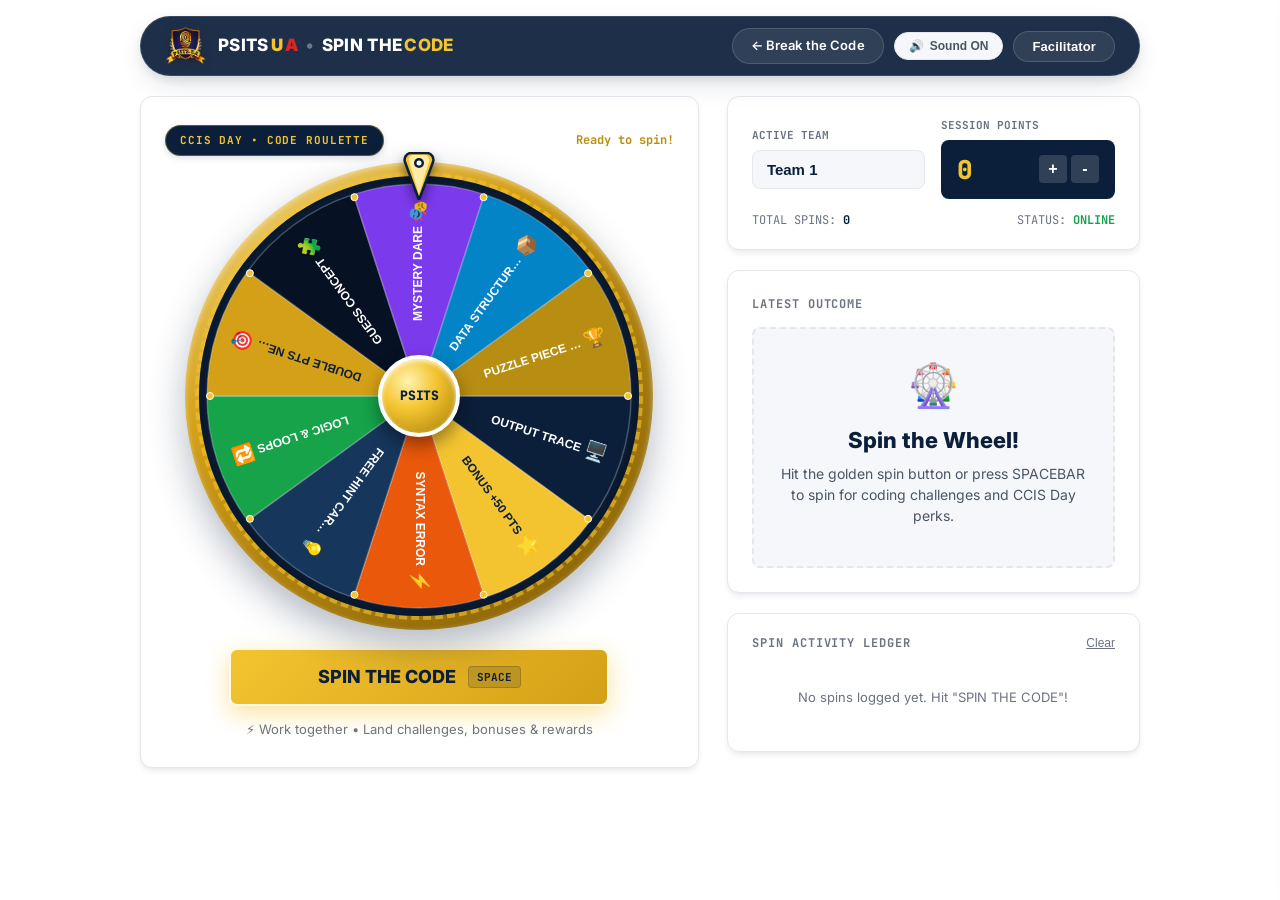
==== spin-the-code.html @ ad6875c5 "first commit" ====
<!DOCTYPE html>
<html lang="en">

<head>
  <meta charset="UTF-8">
  <meta name="viewport" content="width=device-width, initial-scale=1.0">
  <title>Spin the Code — PSITS UA</title>
  <meta name="description" content="Interactive Roulette Wheel Challenge & Prize Station for PSITS UA CCIS Day.">

  <!-- Clean Typography -->
  <link rel="preconnect" href="https://fonts.googleapis.com">
  <link rel="preconnect" href="https://fonts.gstatic.com" crossorigin>
  <link href="https://fonts.googleapis.com/css2?family=Inter:wght@400;500;600;700;800;900&family=JetBrains+Mono:wght@500;600;700;800&display=swap" rel="stylesheet">

  <!-- Core & Shared Styles -->
  <link rel="stylesheet" href="css/style.css">
  <!-- Roulette Arena Specific Styles -->
  <link rel="stylesheet" href="css/roulette.css">
</head>

<body>
  <div class="kiosk-app">
    <!-- Top System Header Bar -->
    <header class="system-header">
      <div class="brand-wrapper">
        <img src="assets/psits-logo.png" alt="PSITS Logo" class="brand-logo-img" />
        <div class="brand-title">
          PSITS <span class="logo-u">U</span><span class="logo-a">A</span> <span class="brand-divider">&bull;</span> SPIN THE <span class="gold-accent">CODE</span>
        </div>
      </div>

      <div class="system-status">
        <a href="index.html" class="btn-header" style="text-decoration:none;" title="Switch to Break the Code Challenge">
          <span>&larr; Break the Code</span>
        </a>

        <button class="sound-toggle-btn" id="btnToggleSound" type="button" title="Toggle Wheel Sound Effects">
          <span>🔊</span>
          <span>Sound ON</span>
        </button>

        <button class="btn-header" id="btnOpenFacilitator" type="button" title="Open Facilitator Menu (F)">
          <span>Facilitator</span>
        </button>
      </div>
    </header>

    <!-- Main Kiosk Workspace -->
    <main class="kiosk-main">
      <div class="screen-container">
        
        <div class="roulette-arena">
          
          <!-- LEFT COLUMN: ROULETTE WHEEL STAGE -->
          <section class="wheel-stage-card">
            <div class="stage-badge-row">
              <span class="stage-badge">CCIS DAY &bull; CODE ROULETTE</span>
              <span id="spinStatusText" style="font-family:var(--font-mono); font-size:12px; font-weight:700; color:var(--color-gold-dark);">Ready to spin!</span>
            </div>

            <!-- Wheel Stage Box -->
            <div class="wheel-container">
              <!-- Golden Outer Bezel & Dashed Trim -->
              <div class="wheel-bezel"></div>
              <div class="wheel-bezel-inner"></div>

              <!-- Top Ticker Needle (Target at 12 o'clock) -->
              <div class="wheel-ticker-wrapper" id="wheelTicker">
                <svg width="34" height="48" viewBox="0 0 34 48" fill="none" xmlns="http://www.w3.org/2000/svg">
                  <!-- Needle Shadow & Metallic Body -->
                  <path d="M17 48L3 10C1.5 6 4.5 1 9 1H25C29.5 1 32.5 6 31 10L17 48Z" fill="#F4C430" stroke="#0B1F3A" stroke-width="2.5" />
                  <path d="M17 42L7 10C6 7 8 3 11 3H23C26 3 28 7 27 10L17 42Z" fill="#FFEBA3" />
                  <circle cx="17" cy="11" r="5" fill="#0B1F3A" />
                  <circle cx="17" cy="11" r="2.5" fill="#FFFFFF" />
                </svg>
              </div>

              <!-- Canvas Wheel -->
              <canvas id="wheelCanvas" width="440" height="440"></canvas>

              <!-- Center Hub Cap -->
              <div class="wheel-hub">
                <span class="wheel-hub-icon">PSITS</span>
              </div>
            </div>

            <!-- Spin Trigger Controls -->
            <div class="wheel-controls">
              <button class="btn-spin-large" id="btnSpin" type="button">
                <span>SPIN THE CODE</span>
                <span class="shortcut-badge">SPACE</span>
              </button>
              <div class="spin-subtext">
                <span>⚡ Work together &bull; Land challenges, bonuses & rewards</span>
              </div>
            </div>
          </section>

          <!-- RIGHT COLUMN: DASHBOARD & ACTIVE OUTCOME -->
          <div class="dashboard-col">
            
            <!-- Team Info & Score Tracker -->
            <div class="team-session-card">
              <div class="team-session-grid">
                <div>
                  <div class="team-input-label">Active Team</div>
                  <input type="text" class="team-name-field" id="teamNameInput" value="Team 1" maxlength="25" placeholder="Team Name..." />
                </div>
                <div>
                  <div class="team-input-label">Session Points</div>
                  <div class="stats-score-box">
                    <span class="stats-score-val" id="hudTeamScore">0</span>
                    <div class="stats-score-controls">
                      <button class="btn-score-adjust" id="btnScorePlus10" type="button" title="Add 10 Points">+</button>
                      <button class="btn-score-adjust" id="btnScoreMinus10" type="button" title="Subtract 10 Points">-</button>
                    </div>
                  </div>
                </div>
              </div>
              <div style="display:flex; justify-content:space-between; margin-top:12px; font-family:var(--font-mono); font-size:12px; color:var(--color-text-subtle);">
                <span>TOTAL SPINS: <strong id="hudTotalSpins" style="color:var(--color-navy);">0</strong></span>
                <span>STATUS: <strong style="color:var(--color-success);">ONLINE</strong></span>
              </div>
            </div>

            <!-- Active Result Display Card -->
            <div class="result-display-card">
              <div class="result-card-header">
                <span class="result-card-title">Latest Outcome</span>
                <span class="result-item-badge" id="activeResultBadge" style="display:none;">READY</span>
              </div>

              <div class="result-content" id="activeResultContent">
                <div class="result-icon-large" id="activeResultIcon">🎡</div>
                <div class="result-item-title" id="activeResultTitle">Spin the Wheel!</div>
                <div class="result-item-desc" id="activeResultDesc">Hit the golden spin button or press SPACEBAR to spin for coding challenges and CCIS Day perks.</div>
                
                <div class="result-actions" id="activeResultActions"></div>
              </div>
            </div>

            <!-- Spin History Ledger -->
            <div class="history-ledger-card">
              <div class="history-card-header">
                <span class="history-title">Spin Activity Ledger</span>
                <button class="btn-clear-history" id="btnClearHistory" type="button">Clear</button>
              </div>
              <ul class="history-list" id="historyList">
                <li class="history-empty">No spins recorded yet. Hit "SPIN THE CODE"!</li>
              </ul>
            </div>

          </div>

        </div>

      </div>
    </main>

    <!-- ======================================================================
         WIN OVERLAY MODAL
         ====================================================================== -->
    <div class="modal-overlay" id="modalWinResult">
      <div class="modal-window" style="max-width:540px;">
        <div class="win-modal-header">
          <div class="win-headline">OUTCOME UNLOCKED!</div>
          <div class="win-team-sub" id="winModalTeam">TEAM 1 LANDED ON</div>
        </div>

        <div class="win-modal-body">
          <div class="win-slice-icon" id="winModalIcon">🏆</div>
          <div class="win-slice-label" id="winModalLabel">BONUS +50 PTS</div>
          <div class="win-slice-desc" id="winModalDesc">Instant points awarded to team score!</div>
          
          <div style="margin-bottom:20px;">
            <span class="win-points-banner" id="winModalPointsBanner" style="display:none;">REWARD: +50 PTS</span>
          </div>

          <div style="display:flex; flex-direction:column; gap:10px;">
            <button class="btn-open-challenge" id="btnWinSolveChallenge" style="display:none; justify-content:center; padding:14px; font-size:16px;">
              <span>Solve Python Challenge Now</span>
              <span>&rarr;</span>
            </button>
            <button class="btn-primary-large btn-close-modal" data-close="modalWinResult" type="button" style="justify-content:center;">
              <span>Continue</span>
            </button>
          </div>
        </div>
      </div>
    </div>

    <!-- ======================================================================
         PYTHON CHALLENGE QUESTION MODAL
         ====================================================================== -->
    <div class="modal-overlay" id="modalQuestionSolver">
      <div class="modal-window" style="max-width:680px;">
        <div class="modal-header">
          <div class="modal-title">
            <span style="color:var(--color-gold); font-family:var(--font-mono); font-size:13px; display:block;" id="qModalCategory">PYTHON CHALLENGE</span>
            Solve the Code Challenge
          </div>
          <button class="btn-close-modal" data-close="modalQuestionSolver" type="button">&times;</button>
        </div>

        <div class="modal-body">
          <div class="roulette-question-box">
            <span class="roulette-q-badge" id="qModalPoints">+20 PTS</span>
            <div class="roulette-q-text" id="qModalText">Question text goes here...</div>
          </div>

          <pre class="roulette-code-box" id="qModalCode" style="display:none;"></pre>

          <div class="roulette-choices-grid" id="qModalChoices">
            <!-- Dynamic multiple choice buttons populated by roulette.js -->
          </div>
        </div>

        <div class="modal-footer" style="display:flex; justify-content:space-between; align-items:center;">
          <span style="font-size:13px; color:var(--color-text-subtle);">Click your team's answer for instant scoring.</span>
          <button class="btn-secondary btn-close-modal" data-close="modalQuestionSolver" type="button">Close</button>
        </div>
      </div>
    </div>

    <!-- ======================================================================
         FACILITATOR DRAWER (SLICES & CONFIG)
         ====================================================================== -->
    <aside class="facilitator-drawer" id="facilitatorDrawer">
      <div class="drawer-header">
        <div>
          <div class="drawer-title">Roulette Facilitator</div>
          <div class="drawer-subtitle">Live Wheel & Preset Controls</div>
        </div>
        <button class="drawer-close" id="btnCloseFacilitator" type="button">&times;</button>
      </div>

      <div class="drawer-content">
        <div>
          <div class="drawer-section-title">Wheel Preset</div>
          <select id="fSelectPreset" style="width:100%; padding:10px; border-radius:var(--radius-md); border:1px solid var(--color-border); font-size:14px; font-weight:700; color:var(--color-navy); background:var(--color-surface);">
            <option value="balanced">CCIS Balanced Mix (Code & Perks)</option>
            <option value="challengesOnly">Coding Challenges Only</option>
            <option value="rewardsOnly">Prizes & Fun Dares Only</option>
          </select>
        </div>

        <div>
          <div class="drawer-section-title" style="display:flex; justify-content:space-between; align-items:center;">
            <span>Current Slices</span>
            <button class="drawer-btn" id="fBtnAddSlice" type="button" style="padding:4px 10px; font-size:12px;">+ Add Slice</button>
          </div>
          <div id="fSlicesList" style="display:flex; flex-direction:column; gap:6px; max-height:220px; overflow-y:auto; padding-right:4px;">
            <!-- Slices list dynamically rendered -->
          </div>
        </div>

        <div>
          <div class="drawer-section-title">Session Reset</div>
          <button class="drawer-btn" id="fBtnResetScore" type="button" style="justify-content:center;">
            <span>Reset Team Score to 0</span>
          </button>
        </div>

        <div>
          <div class="drawer-section-title">Station Shortcuts</div>
          <div style="font-size:13px; color:var(--color-text-muted); background:var(--color-surface); padding:10px 14px; border-radius:var(--radius-md); border:1px solid var(--color-border); line-height:1.7;">
            <div><strong>SPACE</strong> : Spin the Wheel</div>
            <div><strong>F</strong> : Open/Close Facilitator</div>
            <div><strong>ESC</strong> : Close Modals</div>
          </div>
        </div>
      </div>
    </aside>

    <!-- Confetti Particle Canvas -->
    <canvas id="confettiCanvas"></canvas>

  </div>

  <!-- Reusable Question Bank & Roulette Logic -->
  <script src="js/questions.js"></script>
  <script src="js/roulette.js"></script>
</body>

</html>
---- css/style.css ----
@import "variables.css";
@import "base.css";
@import "header.css";
@import "game.css";
@import "modals.css";
@import "facilitator.css";
@import "responsive.css";
---- css/roulette.css ----
/* ==========================================================================
   SPIN THE CODE — ROULETTE ARENA STYLES
   PSITS UA — CCIS Day Event
   ========================================================================== */

.roulette-arena {
  display: grid;
  grid-template-columns: 1.15fr 0.85fr;
  gap: 28px;
  align-items: start;
  width: 100%;
}

/* --------------------------------------------------------------------------
   WHEEL STAGE (LEFT COLUMN)
   -------------------------------------------------------------------------- */
.wheel-stage-card {
  background: #FFFFFF;
  border-radius: var(--radius-lg);
  border: 1px solid var(--color-border);
  box-shadow: var(--shadow-md);
  padding: 28px 24px;
  display: flex;
  flex-direction: column;
  align-items: center;
  position: relative;
  overflow: hidden;
}

.stage-badge-row {
  display: flex;
  align-items: center;
  justify-content: space-between;
  width: 100%;
  margin-bottom: 20px;
}

.stage-badge {
  font-family: var(--font-mono);
  font-size: 11px;
  font-weight: 700;
  text-transform: uppercase;
  letter-spacing: 0.08em;
  padding: 6px 14px;
  border-radius: var(--radius-full);
  background: var(--color-navy);
  color: var(--color-gold);
  border: 1px solid rgba(244, 196, 48, 0.35);
  box-shadow: 0 2px 6px rgba(11, 31, 58, 0.15);
}

.sound-toggle-btn {
  background: var(--color-surface);
  border: 1px solid var(--color-border);
  border-radius: var(--radius-full);
  padding: 6px 14px;
  font-size: 12px;
  font-weight: 600;
  color: var(--color-text-muted);
  cursor: pointer;
  display: inline-flex;
  align-items: center;
  gap: 6px;
  transition: all 0.15s ease;
}

.sound-toggle-btn:hover {
  background: var(--color-surface-hover);
  color: var(--color-navy);
  border-color: var(--color-border-dark);
}

.wheel-container {
  position: relative;
  width: 440px;
  height: 440px;
  max-width: 100%;
  margin: 0 auto;
  display: flex;
  align-items: center;
  justify-content: center;
}

/* Outer decorative bezel ring */
.wheel-bezel {
  position: absolute;
  inset: -14px;
  border-radius: 50%;
  background: radial-gradient(circle at 35% 30%, #FFEBA3 0%, #D4A017 45%, #8B6508 80%, #0B1F3A 100%);
  box-shadow: 0 16px 36px rgba(11, 31, 58, 0.3), inset 0 2px 6px rgba(255, 255, 255, 0.5);
  z-index: 1;
}

.wheel-bezel-inner {
  position: absolute;
  inset: -4px;
  border-radius: 50%;
  border: 4px dashed rgba(244, 196, 48, 0.6);
  z-index: 2;
  pointer-events: none;
}

/* Roulette Canvas */
#wheelCanvas {
  position: relative;
  z-index: 3;
  width: 440px;
  height: 440px;
  border-radius: 50%;
  background: #0B1F3A;
  box-shadow: inset 0 0 20px rgba(0, 0, 0, 0.5);
}

/* Ticker Needle at Top */
.wheel-ticker-wrapper {
  position: absolute;
  top: -24px;
  left: 50%;
  transform: translateX(-50%);
  z-index: 10;
  pointer-events: none;
  filter: drop-shadow(0 6px 6px rgba(0, 0, 0, 0.45));
}

.wheel-ticker {
  width: 32px;
  height: 46px;
  transform-origin: top center;
  transition: transform 0.08s ease-out;
}

.wheel-ticker.tick-bounce {
  transform: scaleY(0.82) rotate(-10deg);
}

/* Wheel Center Hub Cap */
.wheel-hub {
  position: absolute;
  top: 50%;
  left: 50%;
  transform: translate(-50%, -50%);
  width: 82px;
  height: 82px;
  border-radius: 50%;
  background: radial-gradient(circle at 35% 30%, #FFF3B0 0%, #F4C430 40%, #B88E12 85%, #0B1F3A 100%);
  border: 4px solid #FFFFFF;
  box-shadow: 0 8px 18px rgba(0, 0, 0, 0.4), inset 0 2px 4px rgba(255, 255, 255, 0.8);
  display: flex;
  align-items: center;
  justify-content: center;
  z-index: 6;
  pointer-events: none;
}

.wheel-hub-icon {
  font-family: var(--font-mono);
  font-weight: 900;
  font-size: 13px;
  color: var(--color-navy);
  letter-spacing: -0.02em;
  text-transform: uppercase;
}

/* Wheel Controls Below */
.wheel-controls {
  margin-top: 32px;
  display: flex;
  flex-direction: column;
  align-items: center;
  gap: 14px;
  width: 100%;
}

.btn-spin-large {
  width: 100%;
  max-width: 380px;
  padding: 16px 28px;
  font-size: 18px;
  font-weight: 800;
  font-family: var(--font-sans);
  background: linear-gradient(135deg, #F4C430 0%, #D4A017 100%);
  color: var(--color-navy);
  border: 2px solid #FEF9E7;
  border-radius: var(--radius-md);
  cursor: pointer;
  box-shadow: 0 8px 24px rgba(244, 196, 48, 0.45);
  display: flex;
  align-items: center;
  justify-content: center;
  gap: 12px;
  transition: all 0.15s ease;
  position: relative;
  overflow: hidden;
}

.btn-spin-large:hover:not(:disabled) {
  transform: translateY(-2px);
  box-shadow: 0 12px 28px rgba(244, 196, 48, 0.6);
  background: linear-gradient(135deg, #FFDE59 0%, #E5B523 100%);
}

.btn-spin-large:active:not(:disabled) {
  transform: translateY(1px);
  box-shadow: 0 4px 14px rgba(244, 196, 48, 0.4);
}

.btn-spin-large:disabled {
  opacity: 0.6;
  cursor: not-allowed;
  transform: none;
  box-shadow: none;
}

.shortcut-badge {
  font-family: var(--font-mono);
  font-size: 11px;
  font-weight: 700;
  background: rgba(11, 31, 58, 0.15);
  color: var(--color-navy);
  padding: 3px 8px;
  border-radius: var(--radius-sm);
  border: 1px solid rgba(11, 31, 58, 0.2);
}

.spin-subtext {
  font-size: 13px;
  color: var(--color-text-subtle);
  display: flex;
  align-items: center;
  gap: 6px;
}

/* --------------------------------------------------------------------------
   DASHBOARD & RESULT (RIGHT COLUMN)
   -------------------------------------------------------------------------- */
.dashboard-col {
  display: flex;
  flex-direction: column;
  gap: 20px;
}

/* Active Result Card */
.result-display-card {
  background: #FFFFFF;
  border-radius: var(--radius-lg);
  border: 1px solid var(--color-border);
  box-shadow: var(--shadow-md);
  padding: 24px;
  position: relative;
  overflow: hidden;
}

.result-card-header {
  display: flex;
  align-items: center;
  justify-content: space-between;
  margin-bottom: 14px;
}

.result-card-title {
  font-size: 12px;
  font-family: var(--font-mono);
  font-weight: 700;
  text-transform: uppercase;
  letter-spacing: 0.08em;
  color: var(--color-text-subtle);
}

.result-content {
  background: var(--color-surface);
  border-radius: var(--radius-md);
  border: 2px dashed var(--color-border);
  padding: 24px 20px;
  text-align: center;
  transition: all 0.3s ease;
}

.result-content.has-won {
  border-style: solid;
  border-color: var(--color-gold);
  background: linear-gradient(180deg, #FEF9E7 0%, #FFFFFF 100%);
  box-shadow: 0 4px 16px rgba(244, 196, 48, 0.2);
}

.result-icon-large {
  font-size: 42px;
  margin-bottom: 8px;
  display: inline-block;
  animation: bounceSoft 1s infinite alternate ease-in-out;
}

@keyframes bounceSoft {
  0% { transform: translateY(0); }
  100% { transform: translateY(-6px); }
}

.result-item-title {
  font-size: 22px;
  font-weight: 800;
  color: var(--color-navy);
  margin-bottom: 6px;
}

.result-item-desc {
  font-size: 14px;
  color: var(--color-text-muted);
  line-height: 1.5;
  max-width: 320px;
  margin: 0 auto;
}

.result-item-badge {
  display: inline-flex;
  align-items: center;
  gap: 6px;
  margin-top: 12px;
  padding: 4px 12px;
  border-radius: var(--radius-full);
  font-family: var(--font-mono);
  font-size: 12px;
  font-weight: 700;
  background: var(--color-navy);
  color: var(--color-gold);
}

.result-actions {
  margin-top: 16px;
  display: flex;
  flex-direction: column;
  gap: 8px;
}

.btn-open-challenge {
  background: var(--color-navy);
  color: #FFFFFF;
  border: 1px solid var(--color-navy-dark);
  border-radius: var(--radius-md);
  padding: 12px 18px;
  font-size: 14px;
  font-weight: 700;
  cursor: pointer;
  display: flex;
  align-items: center;
  justify-content: center;
  gap: 8px;
  transition: all 0.15s ease;
}

.btn-open-challenge:hover {
  background: var(--color-navy-light);
}

/* Team Info & Points Card */
.team-session-card {
  background: #FFFFFF;
  border-radius: var(--radius-lg);
  border: 1px solid var(--color-border);
  box-shadow: var(--shadow-md);
  padding: 20px 24px;
}

.team-session-grid {
  display: grid;
  grid-template-columns: 1fr 1fr;
  gap: 16px;
  align-items: center;
}

.team-input-label {
  font-size: 11px;
  font-family: var(--font-mono);
  font-weight: 700;
  text-transform: uppercase;
  color: var(--color-text-subtle);
  margin-bottom: 6px;
}

.team-name-field {
  width: 100%;
  padding: 10px 14px;
  border: 1px solid var(--color-border);
  border-radius: var(--radius-md);
  font-size: 15px;
  font-weight: 700;
  color: var(--color-navy);
  background: var(--color-surface);
  transition: border-color 0.15s ease;
}

.team-name-field:focus {
  outline: none;
  border-color: var(--color-navy);
  background: #FFFFFF;
}

.stats-score-box {
  background: var(--color-navy);
  color: #FFFFFF;
  border-radius: var(--radius-md);
  padding: 10px 16px;
  display: flex;
  align-items: center;
  justify-content: space-between;
}

.stats-score-val {
  font-family: var(--font-mono);
  font-size: 26px;
  font-weight: 800;
  color: var(--color-gold);
}

.stats-score-controls {
  display: flex;
  gap: 4px;
}

.btn-score-adjust {
  background: rgba(255, 255, 255, 0.15);
  border: none;
  color: #FFFFFF;
  width: 28px;
  height: 28px;
  border-radius: var(--radius-sm);
  font-weight: 800;
  font-size: 16px;
  cursor: pointer;
  display: flex;
  align-items: center;
  justify-content: center;
  transition: background 0.12s;
}

.btn-score-adjust:hover {
  background: rgba(255, 255, 255, 0.3);
}

/* History Ledger Card */
.history-ledger-card {
  background: #FFFFFF;
  border-radius: var(--radius-lg);
  border: 1px solid var(--color-border);
  box-shadow: var(--shadow-md);
  padding: 20px 24px;
  display: flex;
  flex-direction: column;
}

.history-card-header {
  display: flex;
  align-items: center;
  justify-content: space-between;
  margin-bottom: 12px;
}

.history-title {
  font-size: 12px;
  font-family: var(--font-mono);
  font-weight: 700;
  text-transform: uppercase;
  letter-spacing: 0.08em;
  color: var(--color-text-subtle);
}

.btn-clear-history {
  background: transparent;
  border: none;
  font-size: 12px;
  color: var(--color-text-subtle);
  cursor: pointer;
  text-decoration: underline;
  padding: 0;
}

.btn-clear-history:hover {
  color: var(--color-error);
}

.history-list {
  list-style: none;
  padding: 0;
  margin: 0;
  max-height: 200px;
  overflow-y: auto;
  display: flex;
  flex-direction: column;
  gap: 8px;
}

.history-item {
  display: flex;
  align-items: center;
  justify-content: space-between;
  padding: 10px 14px;
  border-radius: var(--radius-md);
  background: var(--color-surface);
  border: 1px solid var(--color-border);
  font-size: 13px;
}

.history-item-left {
  display: flex;
  align-items: center;
  gap: 10px;
}

.history-badge-dot {
  width: 10px;
  height: 10px;
  border-radius: 50%;
  flex-shrink: 0;
}

.history-item-name {
  font-weight: 700;
  color: var(--color-navy);
}

.history-item-team {
  font-size: 11px;
  color: var(--color-text-subtle);
}

.history-item-time {
  font-family: var(--font-mono);
  font-size: 11px;
  color: var(--color-text-subtle);
}

.history-empty {
  text-align: center;
  padding: 24px;
  color: var(--color-text-subtle);
  font-size: 13px;
}

/* --------------------------------------------------------------------------
   CONFIDENTIAL WIN OVERLAY MODAL
   -------------------------------------------------------------------------- */
.win-modal-header {
  text-align: center;
  padding: 20px 24px;
  background: var(--color-navy);
  color: #FFFFFF;
}

.win-headline {
  font-size: 26px;
  font-weight: 900;
  color: var(--color-gold);
  text-transform: uppercase;
  letter-spacing: 0.05em;
  margin-bottom: 4px;
}

.win-team-sub {
  font-size: 14px;
  color: #E2E8F0;
}

.win-modal-body {
  padding: 32px 28px;
  text-align: center;
}

.win-slice-icon {
  font-size: 56px;
  margin-bottom: 12px;
  display: inline-block;
}

.win-slice-label {
  font-size: 28px;
  font-weight: 900;
  color: var(--color-navy);
  margin-bottom: 8px;
}

.win-slice-desc {
  font-size: 15px;
  color: var(--color-text-muted);
  max-width: 440px;
  margin: 0 auto 20px auto;
  line-height: 1.6;
}

.win-points-banner {
  display: inline-flex;
  align-items: center;
  gap: 8px;
  background: var(--color-gold-light);
  border: 1px solid var(--color-gold);
  color: var(--color-navy);
  font-family: var(--font-mono);
  font-size: 18px;
  font-weight: 800;
  padding: 8px 24px;
  border-radius: var(--radius-full);
}

/* --------------------------------------------------------------------------
   CONFETTI CANVAS OVERLAY
   -------------------------------------------------------------------------- */
#confettiCanvas {
  position: fixed;
  inset: 0;
  pointer-events: none;
  z-index: 999;
  width: 100vw;
  height: 100vh;
}

/* --------------------------------------------------------------------------
   QUESTION SOLVER MODAL INSIDE ROULETTE
   -------------------------------------------------------------------------- */
.roulette-question-box {
  background: var(--color-surface);
  border: 1px solid var(--color-border);
  border-radius: var(--radius-md);
  padding: 18px;
  margin-bottom: 16px;
}

.roulette-q-badge {
  display: inline-block;
  font-family: var(--font-mono);
  font-size: 11px;
  font-weight: 700;
  color: var(--color-gold-dark);
  margin-bottom: 6px;
}

.roulette-q-text {
  font-size: 16px;
  font-weight: 700;
  color: var(--color-navy);
  line-height: 1.5;
}

.roulette-code-box {
  background: var(--color-navy-dark);
  color: #F8FAFC;
  padding: 14px 18px;
  border-radius: var(--radius-md);
  font-family: var(--font-mono);
  font-size: 14px;
  margin: 14px 0;
  white-space: pre-wrap;
  border-left: 4px solid var(--color-gold);
}

.roulette-choices-grid {
  display: grid;
  grid-template-columns: 1fr 1fr;
  gap: 10px;
}

.btn-roulette-choice {
  padding: 14px 16px;
  font-size: 14px;
  font-weight: 600;
  text-align: left;
  border: 2px solid var(--color-border);
  border-radius: var(--radius-md);
  background: #FFFFFF;
  color: var(--color-navy);
  cursor: pointer;
  transition: all 0.15s ease;
  display: flex;
  align-items: center;
  gap: 10px;
}

.btn-roulette-choice:hover:not(:disabled) {
  border-color: var(--color-navy);
  background: var(--color-surface);
}

.btn-roulette-choice.correct {
  border-color: var(--color-success);
  background: var(--color-success-bg);
  color: var(--color-success);
}

.btn-roulette-choice.wrong {
  border-color: var(--color-error);
  background: var(--color-error-bg);
  color: var(--color-error);
}

/* Responsive adjustment */
@media (max-width: 900px) {
  .roulette-arena {
    grid-template-columns: 1fr;
  }

  .wheel-container {
    width: 320px;
    height: 320px;
  }

  #wheelCanvas {
    width: 320px;
    height: 320px;
  }
}
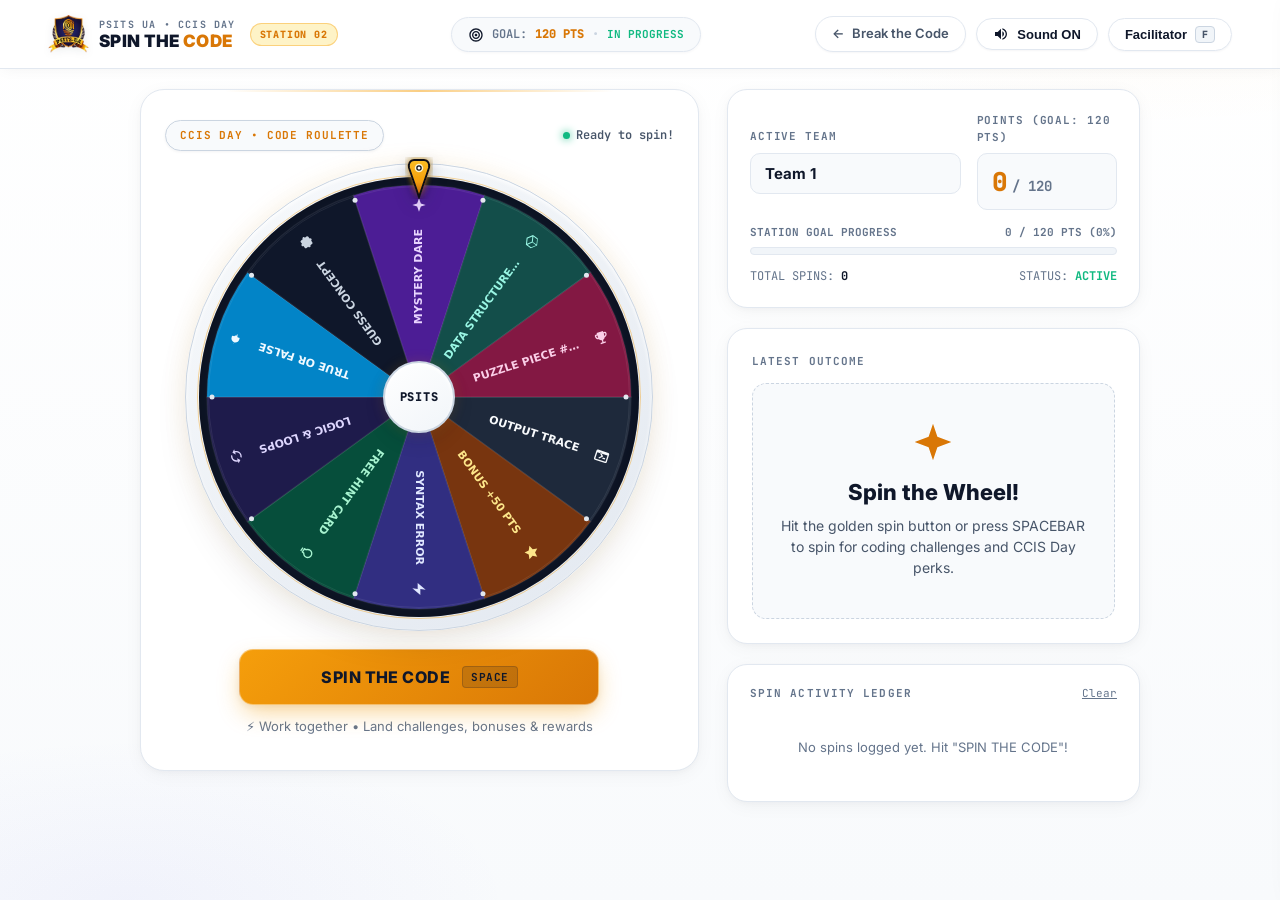
==== commit 28528278: "feat: implement Spin the Code roulette game engine, styling, and question bank" ====
--- a/spin-the-code.html
+++ b/spin-the-code.html
@@ -18,30 +18,69 @@
   <link rel="stylesheet" href="css/roulette.css">
 </head>
 
-<body>
-  <div class="kiosk-app">
-    <!-- Top System Header Bar -->
-    <header class="system-header">
-      <div class="brand-wrapper">
-        <img src="assets/psits-logo.png" alt="PSITS Logo" class="brand-logo-img" />
-        <div class="brand-title">
-          PSITS <span class="logo-u">U</span><span class="logo-a">A</span> <span class="brand-divider">&bull;</span> SPIN THE <span class="gold-accent">CODE</span>
-        </div>
-      </div>
-
-      <div class="system-status">
-        <a href="index.html" class="btn-header" style="text-decoration:none;" title="Switch to Break the Code Challenge">
-          <span>&larr; Break the Code</span>
-        </a>
-
-        <button class="sound-toggle-btn" id="btnToggleSound" type="button" title="Toggle Wheel Sound Effects">
-          <span>🔊</span>
-          <span>Sound ON</span>
-        </button>
-
-        <button class="btn-header" id="btnOpenFacilitator" type="button" title="Open Facilitator Menu (F)">
-          <span>Facilitator</span>
-        </button>
+<body class="roulette-light-theme">
+  <div class="kiosk-app roulette-app">
+    <!-- Custom Top Pop-up Notification Bar (Replaces default browser alert) -->
+    <div id="customTopBarAlert" class="custom-top-alert" role="alert" aria-live="assertive">
+      <div class="top-alert-content">
+        <div class="top-alert-icon-wrapper" id="topAlertIconWrapper">
+          <span id="topAlertIcon" class="top-alert-icon"><svg class="roulette-svg-icon" viewBox="0 0 24 24" width="22" height="22" fill="currentColor"><path d="M12 2l2.4 7.2L22 12l-7.6 2.8L12 22l-2.4-7.2L2 12l7.6-2.8L12 2z"/></svg></span>
+        </div>
+        <div class="top-alert-text">
+          <div class="top-alert-title-row">
+            <span class="top-alert-tag" id="topAlertTag">UPDATE</span>
+            <span class="top-alert-title" id="topAlertTitle">Notification</span>
+          </div>
+          <div class="top-alert-message" id="topAlertMessage">Details...</div>
+        </div>
+        <button type="button" class="top-alert-close" id="topAlertCloseBtn" aria-label="Close notification">&times;</button>
+      </div>
+      <div class="top-alert-progress"><div class="top-alert-progress-bar" id="topAlertProgressBar"></div></div>
+    </div>
+
+    <!-- Custom Dedicated Top Bar for Spin the Code -->
+    <header class="roulette-custom-topbar" id="rouletteCustomTopbar">
+      <div class="topbar-inner">
+        
+        <!-- Left: Brand & Station Identity -->
+        <div class="topbar-brand-section">
+          <div class="topbar-logo-group">
+            <img src="assets/psits-logo.png" alt="PSITS Logo" class="topbar-logo" />
+            <div class="topbar-titles">
+              <div class="topbar-subhead">PSITS UA &bull; CCIS DAY</div>
+              <div class="topbar-mainhead">SPIN THE <span class="accent-gold">CODE</span></div>
+            </div>
+          </div>
+          <span class="topbar-station-chip">STATION 02</span>
+        </div>
+
+        <!-- Center: Live Target Goal Capsule -->
+        <div class="topbar-goal-capsule">
+          <span class="capsule-icon"><svg class="roulette-svg-icon" viewBox="0 0 24 24" width="16" height="16" fill="currentColor"><path d="M12 2C6.48 2 2 6.48 2 12s4.48 10 10 10 10-4.48 10-10S17.52 2 12 2zm0 18c-4.42 0-8-3.58-8-8s3.58-8 8-8 8 3.58 8 8-3.58 8-8 8zm0-14c-3.31 0-6 2.69-6 6s2.69 6 6 6 6-2.69 6-6-2.69-6-6-6zm0 10c-2.21 0-4-1.79-4-4s1.79-4 4-4 4 1.79 4 4-1.79 4-4 4zm0-6c-1.1 0-2 .9-2 2s.9 2 2 2 2-.9 2-2-.9-2-2-2z"/></svg></span>
+          <span class="capsule-label">GOAL:</span>
+          <strong class="capsule-val">120 PTS</strong>
+          <span class="capsule-divider">&bull;</span>
+          <span class="capsule-status" id="topbarGoalStatus">IN PROGRESS</span>
+        </div>
+
+        <!-- Right: Actions & Station Controls -->
+        <div class="topbar-actions-section">
+          <a href="index.html" class="topbar-btn topbar-btn-nav" title="Switch to Break the Code Challenge">
+            <span class="nav-arrow">&larr;</span>
+            <span>Break the Code</span>
+          </a>
+
+          <button class="topbar-btn topbar-btn-sound" id="btnToggleSound" type="button" title="Toggle Wheel Sound Effects">
+            <span class="sound-icon" id="soundIconWrapper"><svg class="roulette-svg-icon" viewBox="0 0 24 24" width="16" height="16" fill="currentColor"><path d="M3 9v6h4l5 5V4L7 9H3zm13.5 3c0-1.77-1.02-3.29-2.5-4.03v8.05c1.48-.73 2.5-2.25 2.5-4.02zM14 3.23v2.06c2.89.86 5 3.54 5 6.71s-2.11 5.85-5 6.71v2.06c4.01-.91 7-4.49 7-8.77s-2.99-7.86-7-8.77z"/></svg></span>
+            <span id="soundLabelText">Sound ON</span>
+          </button>
+
+          <button class="topbar-btn topbar-btn-facilitator" id="btnOpenFacilitator" type="button" title="Open Facilitator Menu (F)">
+            <span>Facilitator</span>
+            <kbd class="topbar-kbd">F</kbd>
+          </button>
+        </div>
+
       </div>
     </header>
 
@@ -55,23 +94,32 @@
           <section class="wheel-stage-card">
             <div class="stage-badge-row">
               <span class="stage-badge">CCIS DAY &bull; CODE ROULETTE</span>
-              <span id="spinStatusText" style="font-family:var(--font-mono); font-size:12px; font-weight:700; color:var(--color-gold-dark);">Ready to spin!</span>
+              <span id="spinStatusText" class="spin-status-indicator">Ready to spin!</span>
             </div>
 
             <!-- Wheel Stage Box -->
             <div class="wheel-container">
-              <!-- Golden Outer Bezel & Dashed Trim -->
+              <!-- Precision Bezel Ring -->
               <div class="wheel-bezel"></div>
               <div class="wheel-bezel-inner"></div>
 
               <!-- Top Ticker Needle (Target at 12 o'clock) -->
               <div class="wheel-ticker-wrapper" id="wheelTicker">
-                <svg width="34" height="48" viewBox="0 0 34 48" fill="none" xmlns="http://www.w3.org/2000/svg">
-                  <!-- Needle Shadow & Metallic Body -->
-                  <path d="M17 48L3 10C1.5 6 4.5 1 9 1H25C29.5 1 32.5 6 31 10L17 48Z" fill="#F4C430" stroke="#0B1F3A" stroke-width="2.5" />
-                  <path d="M17 42L7 10C6 7 8 3 11 3H23C26 3 28 7 27 10L17 42Z" fill="#FFEBA3" />
-                  <circle cx="17" cy="11" r="5" fill="#0B1F3A" />
-                  <circle cx="17" cy="11" r="2.5" fill="#FFFFFF" />
+                <svg width="28" height="42" viewBox="0 0 28 42" fill="none" xmlns="http://www.w3.org/2000/svg">
+                  <defs>
+                    <linearGradient id="needleGrad" x1="14" y1="2" x2="14" y2="40" gradientUnits="userSpaceOnUse">
+                      <stop offset="0%" stop-color="#FBBF24" />
+                      <stop offset="60%" stop-color="#F59E0B" />
+                      <stop offset="100%" stop-color="#B45309" />
+                    </linearGradient>
+                    <filter id="neonGlow" x="-6" y="-6" width="40" height="54" filterUnits="userSpaceOnUse">
+                      <feGaussianBlur stdDeviation="3.5" result="blur" />
+                      <feComposite in="SourceGraphic" in2="blur" operator="over" />
+                    </filter>
+                  </defs>
+                  <path d="M14 40 L4 11 C3 7 5 3 9 3 L19 3 C23 3 25 7 24 11 Z" fill="url(#needleGrad)" stroke="#090D16" stroke-width="2" filter="url(#neonGlow)"/>
+                  <circle cx="14" cy="11" r="3.5" fill="#090D16" stroke="#FEF3C7" stroke-width="1.5"/>
+                  <circle cx="14" cy="11" r="1.5" fill="#FFFFFF"/>
                 </svg>
               </div>
 
@@ -107,19 +155,30 @@
                   <input type="text" class="team-name-field" id="teamNameInput" value="Team 1" maxlength="25" placeholder="Team Name..." />
                 </div>
                 <div>
-                  <div class="team-input-label">Session Points</div>
+                  <div class="team-input-label">Points (Goal: 120 PTS)</div>
                   <div class="stats-score-box">
-                    <span class="stats-score-val" id="hudTeamScore">0</span>
-                    <div class="stats-score-controls">
-                      <button class="btn-score-adjust" id="btnScorePlus10" type="button" title="Add 10 Points">+</button>
-                      <button class="btn-score-adjust" id="btnScoreMinus10" type="button" title="Subtract 10 Points">-</button>
+                    <div style="display:flex; align-items:baseline; gap:4px;">
+                      <span class="stats-score-val" id="hudTeamScore">0</span>
+                      <span style="font-family:var(--font-mono); font-size:14px; font-weight:700; color:var(--r-text-subtle, #64748B);">/ 120</span>
                     </div>
                   </div>
                 </div>
               </div>
-              <div style="display:flex; justify-content:space-between; margin-top:12px; font-family:var(--font-mono); font-size:12px; color:var(--color-text-subtle);">
-                <span>TOTAL SPINS: <strong id="hudTotalSpins" style="color:var(--color-navy);">0</strong></span>
-                <span>STATUS: <strong style="color:var(--color-success);">ONLINE</strong></span>
+
+              <!-- Goal Progress Bar (120 PTS Target) -->
+              <div class="goal-progress-section" style="margin-top: 14px;">
+                <div style="display:flex; justify-content:space-between; align-items:center; font-size:11px; font-family:var(--font-mono); font-weight:700; color:var(--r-text-subtle, #64748B); margin-bottom:6px;">
+                  <span>STATION GOAL PROGRESS</span>
+                  <span id="hudGoalProgressText">0 / 120 PTS (0%)</span>
+                </div>
+                <div class="goal-progress-track">
+                  <div class="goal-progress-bar" id="hudGoalProgressBar"></div>
+                </div>
+              </div>
+
+              <div style="display:flex; justify-content:space-between; margin-top:12px; font-family:var(--font-mono); font-size:12px; color:var(--r-text-subtle, #64748B);">
+                <span>TOTAL SPINS: <strong id="hudTotalSpins" style="color:#0F172A;">0</strong></span>
+                <span>STATUS: <strong id="hudGoalStatus" style="color:var(--r-emerald, #10B981);">ACTIVE</strong></span>
               </div>
             </div>
 
@@ -131,7 +190,7 @@
               </div>
 
               <div class="result-content" id="activeResultContent">
-                <div class="result-icon-large" id="activeResultIcon">🎡</div>
+                <div class="result-icon-large" id="activeResultIcon"><svg class="roulette-svg-icon" viewBox="0 0 24 24" width="44" height="44" fill="var(--r-amber-dark, #D97706)"><path d="M12 2l2.4 7.2L22 12l-7.6 2.8L12 22l-2.4-7.2L2 12l7.6-2.8L12 2z"/></svg></div>
                 <div class="result-item-title" id="activeResultTitle">Spin the Wheel!</div>
                 <div class="result-item-desc" id="activeResultDesc">Hit the golden spin button or press SPACEBAR to spin for coding challenges and CCIS Day perks.</div>
                 
@@ -168,7 +227,7 @@
         </div>
 
         <div class="win-modal-body">
-          <div class="win-slice-icon" id="winModalIcon">🏆</div>
+          <div class="win-slice-icon" id="winModalIcon"><svg class="roulette-svg-icon" viewBox="0 0 24 24" width="56" height="56" fill="var(--r-amber-dark, #D97706)"><path d="M19 5h-2V3H7v2H5c-1.1 0-2 .9-2 2v1c0 2.55 1.92 4.63 4.39 4.94A5.01 5.01 0 0 0 11 15.9V19H8v2h8v-2h-3v-3.1a5.01 5.01 0 0 0 3.61-2.96C19.08 12.63 21 10.55 21 8V7c0-1.1-.9-2-2-2zM5 8V7h2v3.82C5.84 10.4 5 9.3 5 8zm14 0c0 1.3-.84 2.4-2 2.82V7h2v1z"/></svg></div>
           <div class="win-slice-label" id="winModalLabel">BONUS +50 PTS</div>
           <div class="win-slice-desc" id="winModalDesc">Instant points awarded to team score!</div>
           
@@ -223,6 +282,37 @@
     </div>
 
     <!-- ======================================================================
+         GOAL REACHED CELEBRATION MODAL (120 PTS)
+         ====================================================================== -->
+    <div class="modal-overlay" id="modalGoalReached">
+      <div class="modal-window" style="max-width:520px; text-align:center;">
+        <div class="win-modal-header" style="background:linear-gradient(180deg, #FEF3C7, #FFFFFF);">
+          <div class="win-headline" style="color:var(--r-amber-dark, #D97706); font-size:26px; display:flex; align-items:center; justify-content:center; gap:8px;"><svg class="roulette-svg-icon" viewBox="0 0 24 24" width="26" height="26" fill="currentColor"><path d="M12 2C6.48 2 2 6.48 2 12s4.48 10 10 10 10-4.48 10-10S17.52 2 12 2zm0 18c-4.42 0-8-3.58-8-8s3.58-8 8-8 8 3.58 8 8-3.58 8-8 8zm0-14c-3.31 0-6 2.69-6 6s2.69 6 6 6 6-2.69 6-6-2.69-6-6-6zm0 10c-2.21 0-4-1.79-4-4s1.79-4 4-4 4 1.79 4 4-1.79 4-4 4zm0-6c-1.1 0-2 .9-2 2s.9 2 2 2 2-.9 2-2-.9-2-2-2z"/></svg> <span>GOAL ACHIEVED!</span></div>
+          <div class="win-team-sub" id="goalModalTeam">TEAM REACHED 120 POINTS!</div>
+        </div>
+
+        <div class="win-modal-body" style="padding:28px 24px;">
+          <div style="display:flex; justify-content:center; margin-bottom:12px;"><svg class="roulette-svg-icon" viewBox="0 0 24 24" width="56" height="56" fill="var(--r-amber, #F59E0B)"><path d="M19 5h-2V3H7v2H5c-1.1 0-2 .9-2 2v1c0 2.55 1.92 4.63 4.39 4.94A5.01 5.01 0 0 0 11 15.9V19H8v2h8v-2h-3v-3.1a5.01 5.01 0 0 0 3.61-2.96C19.08 12.63 21 10.55 21 8V7c0-1.1-.9-2-2-2zM5 8V7h2v3.82C5.84 10.4 5 9.3 5 8zm14 0c0 1.3-.84 2.4-2 2.82V7h2v1z"/></svg></div>
+          <div style="font-size:24px; font-weight:900; color:#0F172A; margin-bottom:8px;">STATION CHALLENGE COMPLETE!</div>
+          <div style="font-size:14px; color:var(--r-text-muted, #475569); line-height:1.6; max-width:380px; margin:0 auto 20px;">
+            Incredible teamwork! Your team reached the <strong>120 Points</strong> target for Spin the Code!
+          </div>
+
+          <div style="display:inline-flex; gap:16px; background:#F8FAFC; border:1px solid #E2E8F0; padding:10px 24px; border-radius:12px; margin-bottom:24px; font-family:var(--font-mono); font-size:13px;">
+            <span>TOTAL SPINS: <strong id="goalModalSpins">0</strong></span>
+            <span>TARGET: <strong style="color:var(--r-emerald, #10B981);">120 PTS COMPLETE</strong></span>
+          </div>
+
+          <div>
+            <button class="btn-primary-large btn-close-modal" data-close="modalGoalReached" type="button" style="width:100%; justify-content:center; background:linear-gradient(135deg, #F59E0B, #D97706); color:#0F172A; font-weight:800; border:none; padding:14px;">
+              <span>Continue Session</span>
+            </button>
+          </div>
+        </div>
+      </div>
+    </div>
+
+    <!-- ======================================================================
          FACILITATOR DRAWER (SLICES & CONFIG)
          ====================================================================== -->
     <aside class="facilitator-drawer" id="facilitatorDrawer">
@@ -237,7 +327,7 @@
       <div class="drawer-content">
         <div>
           <div class="drawer-section-title">Wheel Preset</div>
-          <select id="fSelectPreset" style="width:100%; padding:10px; border-radius:var(--radius-md); border:1px solid var(--color-border); font-size:14px; font-weight:700; color:var(--color-navy); background:var(--color-surface);">
+          <select id="fSelectPreset" class="drawer-select">
             <option value="balanced">CCIS Balanced Mix (Code & Perks)</option>
             <option value="challengesOnly">Coding Challenges Only</option>
             <option value="rewardsOnly">Prizes & Fun Dares Only</option>
@@ -247,10 +337,19 @@
         <div>
           <div class="drawer-section-title" style="display:flex; justify-content:space-between; align-items:center;">
             <span>Current Slices</span>
-            <button class="drawer-btn" id="fBtnAddSlice" type="button" style="padding:4px 10px; font-size:12px;">+ Add Slice</button>
+            <button class="drawer-btn" id="fBtnAddSlice" type="button" style="padding:4px 10px; font-size:12px; width:auto; min-height:unset;">+ Add Slice</button>
           </div>
           <div id="fSlicesList" style="display:flex; flex-direction:column; gap:6px; max-height:220px; overflow-y:auto; padding-right:4px;">
             <!-- Slices list dynamically rendered -->
+          </div>
+        </div>
+
+        <div>
+          <div class="drawer-section-title">Manual Score Override (Facilitator)</div>
+          <div style="display:grid; grid-template-columns: 1fr 1fr 1fr; gap:8px;">
+            <button class="drawer-btn" id="fBtnScoreMinus10" type="button" style="justify-content:center; padding:8px 0; font-weight:700; color:#F43F5E;">-10 PTS</button>
+            <button class="drawer-btn" id="fBtnScorePlus10" type="button" style="justify-content:center; padding:8px 0; font-weight:700; color:#10B981;">+10 PTS</button>
+            <button class="drawer-btn" id="fBtnScorePlus20" type="button" style="justify-content:center; padding:8px 0; font-weight:700; color:#0284C7;">+20 PTS</button>
           </div>
         </div>
 
@@ -263,7 +362,7 @@
 
         <div>
           <div class="drawer-section-title">Station Shortcuts</div>
-          <div style="font-size:13px; color:var(--color-text-muted); background:var(--color-surface); padding:10px 14px; border-radius:var(--radius-md); border:1px solid var(--color-border); line-height:1.7;">
+          <div class="drawer-shortcuts-box">
             <div><strong>SPACE</strong> : Spin the Wheel</div>
             <div><strong>F</strong> : Open/Close Facilitator</div>
             <div><strong>ESC</strong> : Close Modals</div>
--- a/css/roulette.css
+++ b/css/roulette.css
@@ -1,8 +1,255 @@
 /* ==========================================================================
-   SPIN THE CODE — ROULETTE ARENA STYLES
+   SPIN THE CODE — MODERN MINIMALIST WHITE ARENA
    PSITS UA — CCIS Day Event
    ========================================================================== */
 
+/* --------------------------------------------------------------------------
+   THEME FOUNDATION & LIGHT PALETTE
+   -------------------------------------------------------------------------- */
+body.roulette-light-theme,
+body:has(.roulette-app) {
+  --r-bg: #FFFFFF;
+  --r-bg-subtle: #F8FAFC;
+  --r-card-bg: #FFFFFF;
+  --r-card-border: #E2E8F0;
+  --r-card-border-hover: #CBD5E1;
+  --r-card-shadow: 0 4px 20px -2px rgba(15, 23, 42, 0.05), 0 2px 6px -1px rgba(15, 23, 42, 0.03);
+  --r-card-shadow-hover: 0 10px 25px -3px rgba(15, 23, 42, 0.08);
+
+  --r-text: #0F172A;
+  --r-text-muted: #475569;
+  --r-text-subtle: #64748B;
+
+  --r-amber: #F59E0B;
+  --r-amber-dark: #D97706;
+  --r-amber-hover: #B45309;
+  --r-amber-light: #FEF3C7;
+  --r-amber-glow: rgba(245, 158, 11, 0.25);
+
+  --r-indigo: #4F46E5;
+  --r-emerald: #10B981;
+  --r-emerald-bg: #ECFDF5;
+  --r-emerald-text: #065F46;
+  --r-rose: #F43F5E;
+  --r-rose-bg: #FFF1F2;
+  --r-rose-text: #9F1239;
+
+  background-color: var(--r-bg) !important;
+  color: var(--r-text) !important;
+  background-image: 
+    radial-gradient(ellipse 60% 40% at 90% -10%, rgba(245, 158, 11, 0.06), transparent 60%),
+    radial-gradient(ellipse 50% 30% at 10% 100%, rgba(99, 102, 241, 0.05), transparent 60%),
+    linear-gradient(180deg, #FFFFFF 0%, #F8FAFC 100%) !important;
+  background-attachment: fixed !important;
+  font-family: var(--font-sans);
+}
+
+.roulette-light-theme .kiosk-app {
+  background: transparent !important;
+  min-height: 100vh;
+}
+
+.roulette-svg-icon {
+  display: inline-block;
+  vertical-align: middle;
+  flex-shrink: 0;
+  transition: transform 0.2s ease;
+}
+
+/* --------------------------------------------------------------------------
+   DEDICATED CUSTOM TOP BAR (ROULETTE TOPBAR)
+   -------------------------------------------------------------------------- */
+.roulette-custom-topbar {
+  width: 100%;
+  position: sticky;
+  top: 0;
+  z-index: 100;
+  background: rgba(255, 255, 255, 0.94);
+  backdrop-filter: blur(20px);
+  -webkit-backdrop-filter: blur(20px);
+  border-bottom: 1px solid var(--r-card-border);
+  box-shadow: 0 2px 14px -2px rgba(15, 23, 42, 0.05);
+}
+
+.topbar-inner {
+  max-width: 1240px;
+  margin: 0 auto;
+  height: 68px;
+  padding: 0 28px;
+  display: flex;
+  align-items: center;
+  justify-content: space-between;
+  gap: 16px;
+}
+
+.topbar-brand-section {
+  display: flex;
+  align-items: center;
+  gap: 14px;
+}
+
+.topbar-logo-group {
+  display: flex;
+  align-items: center;
+  gap: 10px;
+}
+
+.topbar-logo {
+  height: 38px;
+  width: auto;
+  object-fit: contain;
+  filter: drop-shadow(0 2px 4px rgba(15, 23, 42, 0.08));
+}
+
+.topbar-titles {
+  display: flex;
+  flex-direction: column;
+}
+
+.topbar-subhead {
+  font-family: var(--font-mono);
+  font-size: 10px;
+  font-weight: 700;
+  letter-spacing: 0.12em;
+  color: var(--r-text-subtle);
+  text-transform: uppercase;
+}
+
+.topbar-mainhead {
+  font-size: 17px;
+  font-weight: 900;
+  letter-spacing: 0.02em;
+  color: #0F172A;
+  line-height: 1.15;
+}
+
+.topbar-mainhead .accent-gold {
+  color: var(--r-amber-dark);
+}
+
+.topbar-station-chip {
+  font-family: var(--font-mono);
+  font-size: 10px;
+  font-weight: 800;
+  letter-spacing: 0.08em;
+  padding: 3px 9px;
+  border-radius: var(--radius-full);
+  background: #FEF3C7;
+  color: var(--r-amber-dark);
+  border: 1px solid rgba(245, 158, 11, 0.4);
+}
+
+/* Center Goal Capsule */
+.topbar-goal-capsule {
+  display: flex;
+  align-items: center;
+  gap: 8px;
+  background: #F8FAFC;
+  border: 1px solid var(--r-card-border);
+  padding: 6px 16px;
+  border-radius: var(--radius-full);
+  font-family: var(--font-mono);
+  font-size: 12px;
+  color: #0F172A;
+  box-shadow: 0 1px 3px rgba(15, 23, 42, 0.04);
+}
+
+.topbar-goal-capsule .capsule-icon {
+  font-size: 14px;
+}
+
+.topbar-goal-capsule .capsule-label {
+  color: var(--r-text-subtle);
+  font-weight: 600;
+}
+
+.topbar-goal-capsule .capsule-val {
+  color: var(--r-amber-dark);
+  font-weight: 800;
+}
+
+.topbar-goal-capsule .capsule-divider {
+  color: #CBD5E1;
+}
+
+.topbar-goal-capsule .capsule-status {
+  font-weight: 700;
+  font-size: 11px;
+  color: var(--r-emerald);
+}
+
+/* Right Actions */
+.topbar-actions-section {
+  display: flex;
+  align-items: center;
+  gap: 10px;
+}
+
+.topbar-btn {
+  background: #FFFFFF;
+  border: 1px solid var(--r-card-border);
+  border-radius: var(--radius-full);
+  padding: 7px 16px;
+  font-size: 13px;
+  font-weight: 600;
+  color: #0F172A;
+  cursor: pointer;
+  display: inline-flex;
+  align-items: center;
+  gap: 8px;
+  text-decoration: none;
+  transition: all 0.18s cubic-bezier(0.16, 1, 0.3, 1);
+  box-shadow: 0 1px 2px rgba(15, 23, 42, 0.04);
+}
+
+.topbar-btn:hover {
+  background: #F8FAFC;
+  border-color: #CBD5E1;
+  color: var(--r-amber-dark);
+  transform: translateY(-1px);
+  box-shadow: 0 3px 8px rgba(15, 23, 42, 0.08);
+}
+
+.topbar-btn:active {
+  transform: translateY(0);
+}
+
+.topbar-btn-nav {
+  color: var(--r-text-muted);
+}
+
+.topbar-btn-nav .nav-arrow {
+  transition: transform 0.15s ease;
+}
+
+.topbar-btn-nav:hover .nav-arrow {
+  transform: translateX(-3px);
+}
+
+.topbar-kbd {
+  font-family: var(--font-mono);
+  font-size: 10px;
+  font-weight: 800;
+  background: #F1F5F9;
+  border: 1px solid #CBD5E1;
+  border-radius: 4px;
+  padding: 1px 6px;
+  color: var(--r-text-muted);
+}
+
+@media (max-width: 900px) {
+  .topbar-goal-capsule {
+    display: none;
+  }
+
+  .topbar-inner {
+    padding: 0 16px;
+  }
+}
+
+/* --------------------------------------------------------------------------
+   ROULETTE MAIN ARENA GRID
+   -------------------------------------------------------------------------- */
 .roulette-arena {
   display: grid;
   grid-template-columns: 1.15fr 0.85fr;
@@ -12,19 +259,30 @@
 }
 
 /* --------------------------------------------------------------------------
-   WHEEL STAGE (LEFT COLUMN)
+   LEFT COLUMN: WHEEL STAGE CARD
    -------------------------------------------------------------------------- */
 .wheel-stage-card {
   background: #FFFFFF;
-  border-radius: var(--radius-lg);
-  border: 1px solid var(--color-border);
-  box-shadow: var(--shadow-md);
-  padding: 28px 24px;
+  border-radius: 24px;
+  border: 1px solid var(--r-card-border);
+  box-shadow: var(--r-card-shadow);
+  padding: 30px 24px 34px;
   display: flex;
   flex-direction: column;
   align-items: center;
   position: relative;
   overflow: hidden;
+  transition: box-shadow 0.25s ease;
+}
+
+.wheel-stage-card::before {
+  content: "";
+  position: absolute;
+  top: 0;
+  left: 15%;
+  right: 15%;
+  height: 2px;
+  background: linear-gradient(90deg, transparent, rgba(245, 158, 11, 0.5), transparent);
 }
 
 .stage-badge-row {
@@ -32,7 +290,7 @@
   align-items: center;
   justify-content: space-between;
   width: 100%;
-  margin-bottom: 20px;
+  margin-bottom: 22px;
 }
 
 .stage-badge {
@@ -43,59 +301,69 @@
   letter-spacing: 0.08em;
   padding: 6px 14px;
   border-radius: var(--radius-full);
-  background: var(--color-navy);
-  color: var(--color-gold);
-  border: 1px solid rgba(244, 196, 48, 0.35);
-  box-shadow: 0 2px 6px rgba(11, 31, 58, 0.15);
-}
-
-.sound-toggle-btn {
-  background: var(--color-surface);
-  border: 1px solid var(--color-border);
-  border-radius: var(--radius-full);
-  padding: 6px 14px;
+  background: #F8FAFC;
+  color: var(--r-amber-dark);
+  border: 1px solid #CBD5E1;
+  box-shadow: 0 1px 3px rgba(15, 23, 42, 0.05);
+  display: inline-flex;
+  align-items: center;
+  gap: 6px;
+}
+
+.spin-status-indicator {
+  font-family: var(--font-mono);
   font-size: 12px;
   font-weight: 600;
-  color: var(--color-text-muted);
-  cursor: pointer;
-  display: inline-flex;
+  color: var(--r-text-muted);
+  display: flex;
   align-items: center;
   gap: 6px;
-  transition: all 0.15s ease;
-}
-
-.sound-toggle-btn:hover {
-  background: var(--color-surface-hover);
-  color: var(--color-navy);
-  border-color: var(--color-border-dark);
-}
-
+}
+
+.spin-status-indicator::before {
+  content: "";
+  width: 7px;
+  height: 7px;
+  border-radius: 50%;
+  background-color: var(--r-emerald);
+  box-shadow: 0 0 8px var(--r-emerald);
+  display: inline-block;
+}
+
+/* --------------------------------------------------------------------------
+   WHEEL COMPONENT & PRECISION BEZEL
+   -------------------------------------------------------------------------- */
 .wheel-container {
   position: relative;
   width: 440px;
   height: 440px;
   max-width: 100%;
-  margin: 0 auto;
+  margin: 4px auto;
   display: flex;
   align-items: center;
   justify-content: center;
 }
 
-/* Outer decorative bezel ring */
+/* Precision Outer Bezel (Sleek Matte Titanium / Platinum) */
 .wheel-bezel {
   position: absolute;
   inset: -14px;
   border-radius: 50%;
-  background: radial-gradient(circle at 35% 30%, #FFEBA3 0%, #D4A017 45%, #8B6508 80%, #0B1F3A 100%);
-  box-shadow: 0 16px 36px rgba(11, 31, 58, 0.3), inset 0 2px 6px rgba(255, 255, 255, 0.5);
+  background: linear-gradient(145deg, #F8FAFC, #E2E8F0);
+  border: 1px solid #CBD5E1;
+  box-shadow: 
+    0 16px 40px -10px rgba(15, 23, 42, 0.12),
+    inset 0 2px 4px rgba(255, 255, 255, 0.9),
+    0 0 24px rgba(245, 158, 11, 0.1);
   z-index: 1;
 }
 
+/* Precision Inner Concentric Track Accent */
 .wheel-bezel-inner {
   position: absolute;
-  inset: -4px;
+  inset: -2px;
   border-radius: 50%;
-  border: 4px dashed rgba(244, 196, 48, 0.6);
+  border: 1.5px solid rgba(245, 158, 11, 0.4);
   z-index: 2;
   pointer-events: none;
 }
@@ -107,44 +375,42 @@
   width: 440px;
   height: 440px;
   border-radius: 50%;
-  background: #0B1F3A;
-  box-shadow: inset 0 0 20px rgba(0, 0, 0, 0.5);
-}
-
-/* Ticker Needle at Top */
+  background: #0F172A;
+  box-shadow: inset 0 0 24px rgba(0, 0, 0, 0.4);
+}
+
+/* Ticker Pointer at 12 o'clock */
 .wheel-ticker-wrapper {
   position: absolute;
-  top: -24px;
+  top: -20px;
   left: 50%;
   transform: translateX(-50%);
   z-index: 10;
   pointer-events: none;
-  filter: drop-shadow(0 6px 6px rgba(0, 0, 0, 0.45));
-}
-
-.wheel-ticker {
-  width: 32px;
-  height: 46px;
+  filter: drop-shadow(0 6px 8px rgba(15, 23, 42, 0.25));
   transform-origin: top center;
   transition: transform 0.08s ease-out;
 }
 
-.wheel-ticker.tick-bounce {
-  transform: scaleY(0.82) rotate(-10deg);
-}
-
-/* Wheel Center Hub Cap */
+.wheel-ticker-wrapper.tick-bounce {
+  transform: translateX(-50%) scaleY(0.85) rotate(-9deg);
+}
+
+/* Center Hub Cap */
 .wheel-hub {
   position: absolute;
   top: 50%;
   left: 50%;
   transform: translate(-50%, -50%);
-  width: 82px;
-  height: 82px;
+  width: 72px;
+  height: 72px;
   border-radius: 50%;
-  background: radial-gradient(circle at 35% 30%, #FFF3B0 0%, #F4C430 40%, #B88E12 85%, #0B1F3A 100%);
-  border: 4px solid #FFFFFF;
-  box-shadow: 0 8px 18px rgba(0, 0, 0, 0.4), inset 0 2px 4px rgba(255, 255, 255, 0.8);
+  background: linear-gradient(145deg, #FFFFFF, #F1F5F9);
+  border: 2px solid #CBD5E1;
+  box-shadow: 
+    0 8px 20px rgba(15, 23, 42, 0.12),
+    inset 0 2px 4px rgba(255, 255, 255, 1),
+    0 0 14px rgba(245, 158, 11, 0.15);
   display: flex;
   align-items: center;
   justify-content: center;
@@ -154,100 +420,219 @@
 
 .wheel-hub-icon {
   font-family: var(--font-mono);
-  font-weight: 900;
-  font-size: 13px;
-  color: var(--color-navy);
-  letter-spacing: -0.02em;
+  font-weight: 800;
+  font-size: 12px;
+  color: #0F172A;
+  letter-spacing: 0.08em;
   text-transform: uppercase;
 }
 
-/* Wheel Controls Below */
+/* --------------------------------------------------------------------------
+   WHEEL CONTROLS (SPIN BUTTON)
+   -------------------------------------------------------------------------- */
 .wheel-controls {
-  margin-top: 32px;
+  margin-top: 28px;
   display: flex;
   flex-direction: column;
   align-items: center;
-  gap: 14px;
+  gap: 12px;
   width: 100%;
 }
 
 .btn-spin-large {
   width: 100%;
-  max-width: 380px;
+  max-width: 360px;
   padding: 16px 28px;
-  font-size: 18px;
+  font-size: 16px;
   font-weight: 800;
   font-family: var(--font-sans);
-  background: linear-gradient(135deg, #F4C430 0%, #D4A017 100%);
-  color: var(--color-navy);
-  border: 2px solid #FEF9E7;
-  border-radius: var(--radius-md);
+  letter-spacing: 0.03em;
+  background: linear-gradient(135deg, #F59E0B 0%, #D97706 100%);
+  color: #0F172A;
+  border: 1px solid rgba(255, 255, 255, 0.4);
+  border-radius: 14px;
   cursor: pointer;
-  box-shadow: 0 8px 24px rgba(244, 196, 48, 0.45);
+  box-shadow: 0 10px 25px -4px rgba(245, 158, 11, 0.45), 0 2px 6px rgba(15, 23, 42, 0.06);
   display: flex;
   align-items: center;
   justify-content: center;
   gap: 12px;
-  transition: all 0.15s ease;
+  transition: all 0.2s cubic-bezier(0.16, 1, 0.3, 1);
   position: relative;
   overflow: hidden;
 }
 
 .btn-spin-large:hover:not(:disabled) {
   transform: translateY(-2px);
-  box-shadow: 0 12px 28px rgba(244, 196, 48, 0.6);
-  background: linear-gradient(135deg, #FFDE59 0%, #E5B523 100%);
+  box-shadow: 0 14px 32px -4px rgba(245, 158, 11, 0.6), 0 4px 10px rgba(15, 23, 42, 0.08);
+  background: linear-gradient(135deg, #FBBF24 0%, #E59800 100%);
 }
 
 .btn-spin-large:active:not(:disabled) {
   transform: translateY(1px);
-  box-shadow: 0 4px 14px rgba(244, 196, 48, 0.4);
+  box-shadow: 0 6px 16px -2px rgba(245, 158, 11, 0.4);
 }
 
 .btn-spin-large:disabled {
-  opacity: 0.6;
+  opacity: 0.5;
   cursor: not-allowed;
   transform: none;
   box-shadow: none;
+  filter: grayscale(40%);
 }
 
 .shortcut-badge {
   font-family: var(--font-mono);
   font-size: 11px;
   font-weight: 700;
-  background: rgba(11, 31, 58, 0.15);
-  color: var(--color-navy);
+  background: rgba(15, 23, 42, 0.15);
+  color: #0F172A;
   padding: 3px 8px;
   border-radius: var(--radius-sm);
-  border: 1px solid rgba(11, 31, 58, 0.2);
+  border: 1px solid rgba(15, 23, 42, 0.2);
 }
 
 .spin-subtext {
   font-size: 13px;
-  color: var(--color-text-subtle);
+  color: var(--r-text-subtle);
   display: flex;
   align-items: center;
   gap: 6px;
 }
 
 /* --------------------------------------------------------------------------
-   DASHBOARD & RESULT (RIGHT COLUMN)
+   RIGHT COLUMN: DASHBOARD & ACTIVE OUTCOME
    -------------------------------------------------------------------------- */
 .dashboard-col {
   display: flex;
   flex-direction: column;
   gap: 20px;
+}
+
+/* Team Session Card */
+.team-session-card {
+  background: #FFFFFF;
+  border-radius: 20px;
+  border: 1px solid var(--r-card-border);
+  box-shadow: var(--r-card-shadow);
+  padding: 22px;
+}
+
+.team-session-grid {
+  display: grid;
+  grid-template-columns: 1.2fr 0.8fr;
+  gap: 16px;
+  align-items: center;
+}
+
+.team-input-label {
+  font-size: 11px;
+  font-family: var(--font-mono);
+  font-weight: 700;
+  text-transform: uppercase;
+  letter-spacing: 0.08em;
+  color: var(--r-text-subtle);
+  margin-bottom: 8px;
+}
+
+.team-name-field {
+  width: 100%;
+  padding: 10px 14px;
+  font-size: 15px;
+  font-weight: 700;
+  font-family: var(--font-sans);
+  color: #0F172A;
+  background: #F8FAFC;
+  border: 1px solid var(--r-card-border);
+  border-radius: 10px;
+  transition: all 0.15s ease;
+}
+
+.team-name-field:focus {
+  outline: none;
+  background: #FFFFFF;
+  border-color: var(--r-amber);
+  box-shadow: 0 0 0 3px rgba(245, 158, 11, 0.15);
+}
+
+.stats-score-box {
+  background: #F8FAFC;
+  border: 1px solid var(--r-card-border);
+  border-radius: 10px;
+  padding: 8px 14px;
+  display: flex;
+  align-items: center;
+  justify-content: flex-start;
+  gap: 8px;
+}
+
+.stats-score-val {
+  font-family: var(--font-mono);
+  font-size: 26px;
+  font-weight: 900;
+  color: var(--r-amber-dark);
+}
+
+.stats-score-controls {
+  display: flex;
+  gap: 4px;
+}
+
+.btn-score-adjust {
+  background: #FFFFFF;
+  border: 1px solid var(--r-card-border);
+  color: #0F172A;
+  width: 28px;
+  height: 28px;
+  border-radius: 6px;
+  font-weight: 800;
+  font-size: 15px;
+  cursor: pointer;
+  display: flex;
+  align-items: center;
+  justify-content: center;
+  transition: all 0.12s;
+  box-shadow: 0 1px 2px rgba(15, 23, 42, 0.05);
+}
+
+.btn-score-adjust:hover {
+  background: #F1F5F9;
+  border-color: #CBD5E1;
+}
+
+/* Goal Progress Bar (120 PTS Target) */
+.goal-progress-track {
+  width: 100%;
+  height: 8px;
+  background: #F1F5F9;
+  border-radius: var(--radius-full);
+  overflow: hidden;
+  border: 1px solid var(--r-card-border);
+}
+
+.goal-progress-bar {
+  height: 100%;
+  width: 0%;
+  background: linear-gradient(90deg, #F59E0B, #10B981);
+  border-radius: var(--radius-full);
+  transition: width 0.35s cubic-bezier(0.16, 1, 0.3, 1);
+}
+
+.goal-progress-bar.completed {
+  background: linear-gradient(90deg, #10B981, #059669);
+  box-shadow: 0 0 10px rgba(16, 185, 129, 0.4);
 }
 
 /* Active Result Card */
 .result-display-card {
   background: #FFFFFF;
-  border-radius: var(--radius-lg);
-  border: 1px solid var(--color-border);
-  box-shadow: var(--shadow-md);
+  border-radius: 20px;
+  border: 1px solid var(--r-card-border);
+  box-shadow: var(--r-card-shadow);
   padding: 24px;
   position: relative;
   overflow: hidden;
+  transition: all 0.3s ease;
 }
 
 .result-card-header {
@@ -258,52 +643,52 @@
 }
 
 .result-card-title {
-  font-size: 12px;
+  font-size: 11px;
   font-family: var(--font-mono);
   font-weight: 700;
   text-transform: uppercase;
-  letter-spacing: 0.08em;
-  color: var(--color-text-subtle);
+  letter-spacing: 0.1em;
+  color: var(--r-text-subtle);
 }
 
 .result-content {
-  background: var(--color-surface);
-  border-radius: var(--radius-md);
-  border: 2px dashed var(--color-border);
+  background: #F8FAFC;
+  border-radius: 14px;
+  border: 1.5px dashed #CBD5E1;
   padding: 24px 20px;
   text-align: center;
-  transition: all 0.3s ease;
+  transition: all 0.3s cubic-bezier(0.16, 1, 0.3, 1);
 }
 
 .result-content.has-won {
   border-style: solid;
-  border-color: var(--color-gold);
-  background: linear-gradient(180deg, #FEF9E7 0%, #FFFFFF 100%);
-  box-shadow: 0 4px 16px rgba(244, 196, 48, 0.2);
+  border-color: var(--r-amber);
+  background: linear-gradient(180deg, #FFFBEB 0%, #FFFFFF 100%);
+  box-shadow: 0 8px 24px -4px rgba(245, 158, 11, 0.2);
 }
 
 .result-icon-large {
-  font-size: 42px;
+  font-size: 40px;
   margin-bottom: 8px;
   display: inline-block;
-  animation: bounceSoft 1s infinite alternate ease-in-out;
+  animation: bounceSoft 1.2s infinite alternate ease-in-out;
 }
 
 @keyframes bounceSoft {
   0% { transform: translateY(0); }
-  100% { transform: translateY(-6px); }
+  100% { transform: translateY(-5px); }
 }
 
 .result-item-title {
   font-size: 22px;
   font-weight: 800;
-  color: var(--color-navy);
+  color: #0F172A;
   margin-bottom: 6px;
 }
 
 .result-item-desc {
   font-size: 14px;
-  color: var(--color-text-muted);
+  color: var(--r-text-muted);
   line-height: 1.5;
   max-width: 320px;
   margin: 0 auto;
@@ -317,10 +702,11 @@
   padding: 4px 12px;
   border-radius: var(--radius-full);
   font-family: var(--font-mono);
-  font-size: 12px;
+  font-size: 11px;
   font-weight: 700;
-  background: var(--color-navy);
-  color: var(--color-gold);
+  background: #FEF3C7;
+  color: var(--r-amber-dark);
+  border: 1px solid rgba(245, 158, 11, 0.4);
 }
 
 .result-actions {
@@ -331,10 +717,10 @@
 }
 
 .btn-open-challenge {
-  background: var(--color-navy);
+  background: linear-gradient(135deg, #3B82F6 0%, #2563EB 100%);
   color: #FFFFFF;
-  border: 1px solid var(--color-navy-dark);
-  border-radius: var(--radius-md);
+  border: 1px solid rgba(255, 255, 255, 0.2);
+  border-radius: 10px;
   padding: 12px 18px;
   font-size: 14px;
   font-weight: 700;
@@ -343,105 +729,23 @@
   align-items: center;
   justify-content: center;
   gap: 8px;
-  transition: all 0.15s ease;
+  box-shadow: 0 8px 20px -4px rgba(37, 99, 235, 0.35);
+  transition: all 0.18s ease;
 }
 
 .btn-open-challenge:hover {
-  background: var(--color-navy-light);
-}
-
-/* Team Info & Points Card */
-.team-session-card {
-  background: #FFFFFF;
-  border-radius: var(--radius-lg);
-  border: 1px solid var(--color-border);
-  box-shadow: var(--shadow-md);
-  padding: 20px 24px;
-}
-
-.team-session-grid {
-  display: grid;
-  grid-template-columns: 1fr 1fr;
-  gap: 16px;
-  align-items: center;
-}
-
-.team-input-label {
-  font-size: 11px;
-  font-family: var(--font-mono);
-  font-weight: 700;
-  text-transform: uppercase;
-  color: var(--color-text-subtle);
-  margin-bottom: 6px;
-}
-
-.team-name-field {
-  width: 100%;
-  padding: 10px 14px;
-  border: 1px solid var(--color-border);
-  border-radius: var(--radius-md);
-  font-size: 15px;
-  font-weight: 700;
-  color: var(--color-navy);
-  background: var(--color-surface);
-  transition: border-color 0.15s ease;
-}
-
-.team-name-field:focus {
-  outline: none;
-  border-color: var(--color-navy);
-  background: #FFFFFF;
-}
-
-.stats-score-box {
-  background: var(--color-navy);
-  color: #FFFFFF;
-  border-radius: var(--radius-md);
-  padding: 10px 16px;
-  display: flex;
-  align-items: center;
-  justify-content: space-between;
-}
-
-.stats-score-val {
-  font-family: var(--font-mono);
-  font-size: 26px;
-  font-weight: 800;
-  color: var(--color-gold);
-}
-
-.stats-score-controls {
-  display: flex;
-  gap: 4px;
-}
-
-.btn-score-adjust {
-  background: rgba(255, 255, 255, 0.15);
-  border: none;
-  color: #FFFFFF;
-  width: 28px;
-  height: 28px;
-  border-radius: var(--radius-sm);
-  font-weight: 800;
-  font-size: 16px;
-  cursor: pointer;
-  display: flex;
-  align-items: center;
-  justify-content: center;
-  transition: background 0.12s;
-}
-
-.btn-score-adjust:hover {
-  background: rgba(255, 255, 255, 0.3);
+  transform: translateY(-1px);
+  box-shadow: 0 12px 24px -4px rgba(37, 99, 235, 0.5);
+  background: linear-gradient(135deg, #60A5FA 0%, #3B82F6 100%);
 }
 
 /* History Ledger Card */
 .history-ledger-card {
   background: #FFFFFF;
-  border-radius: var(--radius-lg);
-  border: 1px solid var(--color-border);
-  box-shadow: var(--shadow-md);
-  padding: 20px 24px;
+  border-radius: 20px;
+  border: 1px solid var(--r-card-border);
+  box-shadow: var(--r-card-shadow);
+  padding: 20px 22px;
   display: flex;
   flex-direction: column;
 }
@@ -454,48 +758,56 @@
 }
 
 .history-title {
-  font-size: 12px;
+  font-size: 11px;
   font-family: var(--font-mono);
   font-weight: 700;
   text-transform: uppercase;
-  letter-spacing: 0.08em;
-  color: var(--color-text-subtle);
+  letter-spacing: 0.1em;
+  color: var(--r-text-subtle);
 }
 
 .btn-clear-history {
   background: transparent;
   border: none;
-  font-size: 12px;
-  color: var(--color-text-subtle);
+  font-size: 11px;
+  font-family: var(--font-mono);
+  color: var(--r-text-subtle);
   cursor: pointer;
   text-decoration: underline;
   padding: 0;
+  transition: color 0.15s ease;
 }
 
 .btn-clear-history:hover {
-  color: var(--color-error);
+  color: var(--r-rose);
 }
 
 .history-list {
   list-style: none;
   padding: 0;
   margin: 0;
-  max-height: 200px;
+  max-height: 190px;
   overflow-y: auto;
   display: flex;
   flex-direction: column;
-  gap: 8px;
+  gap: 6px;
 }
 
 .history-item {
   display: flex;
   align-items: center;
   justify-content: space-between;
-  padding: 10px 14px;
-  border-radius: var(--radius-md);
-  background: var(--color-surface);
-  border: 1px solid var(--color-border);
+  padding: 9px 12px;
+  border-radius: 8px;
+  background: #F8FAFC;
+  border: 1px solid var(--r-card-border);
   font-size: 13px;
+  transition: all 0.15s ease;
+}
+
+.history-item:hover {
+  background: #F1F5F9;
+  border-color: #CBD5E1;
 }
 
 .history-item-left {
@@ -505,81 +817,123 @@
 }
 
 .history-badge-dot {
-  width: 10px;
-  height: 10px;
+  width: 8px;
+  height: 8px;
   border-radius: 50%;
   flex-shrink: 0;
 }
 
 .history-item-name {
   font-weight: 700;
-  color: var(--color-navy);
+  color: #0F172A;
+  font-size: 13px;
 }
 
 .history-item-team {
   font-size: 11px;
-  color: var(--color-text-subtle);
+  color: var(--r-text-subtle);
 }
 
 .history-item-time {
   font-family: var(--font-mono);
   font-size: 11px;
-  color: var(--color-text-subtle);
+  color: var(--r-text-subtle);
 }
 
 .history-empty {
   text-align: center;
   padding: 24px;
-  color: var(--color-text-subtle);
+  color: var(--r-text-subtle);
   font-size: 13px;
 }
 
 /* --------------------------------------------------------------------------
    CONFIDENTIAL WIN OVERLAY MODAL
    -------------------------------------------------------------------------- */
+.modal-overlay {
+  position: fixed;
+  inset: 0;
+  background: rgba(15, 23, 42, 0.45);
+  backdrop-filter: blur(10px);
+  -webkit-backdrop-filter: blur(10px);
+  display: flex;
+  align-items: center;
+  justify-content: center;
+  z-index: 100;
+  opacity: 0;
+  pointer-events: none;
+  transition: opacity 0.2s cubic-bezier(0.16, 1, 0.3, 1);
+  padding: 20px;
+}
+
+.modal-overlay.open {
+  opacity: 1;
+  pointer-events: auto;
+}
+
+.modal-window {
+  background: #FFFFFF;
+  border-radius: 20px;
+  border: 1px solid var(--r-card-border);
+  box-shadow: 0 25px 60px -15px rgba(15, 23, 42, 0.25), 0 4px 16px rgba(0, 0, 0, 0.05);
+  width: 100%;
+  max-height: 90vh;
+  overflow-y: auto;
+  position: relative;
+  transform: translateY(12px) scale(0.98);
+  transition: transform 0.2s cubic-bezier(0.16, 1, 0.3, 1);
+  color: var(--r-text);
+}
+
+.modal-overlay.open .modal-window {
+  transform: translateY(0) scale(1);
+}
+
 .win-modal-header {
   text-align: center;
-  padding: 20px 24px;
-  background: var(--color-navy);
-  color: #FFFFFF;
+  padding: 22px 24px;
+  background: linear-gradient(180deg, #FEF3C7, #FFFFFF);
+  border-bottom: 1px solid var(--r-card-border);
 }
 
 .win-headline {
+  font-size: 24px;
+  font-weight: 900;
+  color: var(--r-amber-dark);
+  text-transform: uppercase;
+  letter-spacing: 0.08em;
+  margin-bottom: 4px;
+}
+
+.win-team-sub {
+  font-size: 13px;
+  font-family: var(--font-mono);
+  color: var(--r-text-muted);
+}
+
+.win-modal-body {
+  padding: 30px 24px;
+  text-align: center;
+}
+
+.win-slice-icon {
+  font-size: 52px;
+  margin-bottom: 12px;
+  display: inline-block;
+  animation: bounceSoft 1.2s infinite alternate ease-in-out;
+}
+
+.win-slice-label {
   font-size: 26px;
   font-weight: 900;
-  color: var(--color-gold);
-  text-transform: uppercase;
-  letter-spacing: 0.05em;
-  margin-bottom: 4px;
-}
-
-.win-team-sub {
+  color: #0F172A;
+  margin-bottom: 8px;
+}
+
+.win-slice-desc {
   font-size: 14px;
-  color: #E2E8F0;
-}
-
-.win-modal-body {
-  padding: 32px 28px;
-  text-align: center;
-}
-
-.win-slice-icon {
-  font-size: 56px;
-  margin-bottom: 12px;
-  display: inline-block;
-}
-
-.win-slice-label {
-  font-size: 28px;
-  font-weight: 900;
-  color: var(--color-navy);
-  margin-bottom: 8px;
-}
-
-.win-slice-desc {
-  font-size: 15px;
-  color: var(--color-text-muted);
-  max-width: 440px;
+  color: var(--r-text-muted);
+  max-width: 420px;
   margin: 0 auto 20px auto;
   line-height: 1.6;
 }
@@ -588,19 +942,246 @@
   display: inline-flex;
   align-items: center;
   gap: 8px;
-  background: var(--color-gold-light);
-  border: 1px solid var(--color-gold);
-  color: var(--color-navy);
-  font-family: var(--font-mono);
+  background: #FEF3C7;
+  border: 1px solid rgba(245, 158, 11, 0.4);
+  color: var(--r-amber-dark);
+  font-family: var(--font-mono);
+  font-size: 16px;
+  font-weight: 800;
+  padding: 6px 20px;
+  border-radius: var(--radius-full);
+}
+
+/* Primary Button in Modals */
+.btn-primary-large {
+  background: #F1F5F9;
+  color: #0F172A;
+  border: 1px solid var(--r-card-border);
+  border-radius: 10px;
+  padding: 13px 20px;
+  font-size: 14px;
+  font-weight: 700;
+  cursor: pointer;
+  display: inline-flex;
+  align-items: center;
+  justify-content: center;
+  transition: all 0.15s ease;
+}
+
+.btn-primary-large:hover {
+  background: #E2E8F0;
+  border-color: #CBD5E1;
+}
+
+/* --------------------------------------------------------------------------
+   QUESTION SOLVER MODAL INSIDE ROULETTE
+   -------------------------------------------------------------------------- */
+.modal-header {
+  padding: 18px 24px;
+  border-bottom: 1px solid var(--r-card-border);
+  display: flex;
+  align-items: center;
+  justify-content: space-between;
+}
+
+.modal-title {
   font-size: 18px;
   font-weight: 800;
-  padding: 8px 24px;
-  border-radius: var(--radius-full);
+  color: #0F172A;
+}
+
+.btn-close-modal {
+  background: transparent;
+  border: none;
+  color: var(--r-text-muted);
+  font-size: 24px;
+  cursor: pointer;
+  line-height: 1;
+}
+
+.btn-close-modal:hover {
+  color: #0F172A;
+}
+
+.modal-body {
+  padding: 24px;
+}
+
+.roulette-question-box {
+  background: #F8FAFC;
+  border: 1px solid var(--r-card-border);
+  border-radius: 12px;
+  padding: 18px;
+  margin-bottom: 16px;
+}
+
+.roulette-q-badge {
+  display: inline-block;
+  font-family: var(--font-mono);
+  font-size: 11px;
+  font-weight: 700;
+  color: var(--r-amber-dark);
+  margin-bottom: 6px;
+}
+
+.roulette-q-text {
+  font-size: 16px;
+  font-weight: 700;
+  color: #0F172A;
+  line-height: 1.5;
+}
+
+.roulette-code-box {
+  background: #0F172A;
+  color: #38BDF8;
+  padding: 14px 18px;
+  border-radius: 10px;
+  font-family: var(--font-mono);
+  font-size: 14px;
+  margin: 14px 0;
+  white-space: pre-wrap;
+  border-left: 3px solid var(--r-amber);
+}
+
+.roulette-choices-grid {
+  display: grid;
+  grid-template-columns: 1fr 1fr;
+  gap: 10px;
+}
+
+.btn-roulette-choice {
+  padding: 14px 16px;
+  font-size: 14px;
+  font-weight: 600;
+  text-align: left;
+  border: 1.5px solid var(--r-card-border);
+  border-radius: 10px;
+  background: #F8FAFC;
+  color: #0F172A;
+  cursor: pointer;
+  transition: all 0.15s ease;
+  display: flex;
+  align-items: center;
+  gap: 10px;
+}
+
+.btn-roulette-choice:hover:not(:disabled) {
+  border-color: #CBD5E1;
+  background: #F1F5F9;
+  transform: translateY(-1px);
+}
+
+.btn-roulette-choice.correct {
+  border-color: var(--r-emerald) !important;
+  background: var(--r-emerald-bg) !important;
+  color: var(--r-emerald-text) !important;
+}
+
+.btn-roulette-choice.wrong {
+  border-color: var(--r-rose) !important;
+  background: var(--r-rose-bg) !important;
+  color: var(--r-rose-text) !important;
+}
+
+.modal-footer {
+  padding: 16px 24px;
+  border-top: 1px solid var(--r-card-border);
+}
+
+.btn-secondary {
+  background: #F8FAFC;
+  color: var(--r-text-muted);
+  border: 1px solid var(--r-card-border);
+  border-radius: 8px;
+  padding: 8px 16px;
+  font-size: 13px;
+  font-weight: 600;
+  cursor: pointer;
+  transition: all 0.15s ease;
+}
+
+.btn-secondary:hover {
+  background: #F1F5F9;
+  color: var(--r-text);
 }
 
 /* --------------------------------------------------------------------------
-   CONFETTI CANVAS OVERLAY
+   FACILITATOR DRAWER (CLEAN WHITE)
    -------------------------------------------------------------------------- */
+.facilitator-drawer {
+  background-color: #FFFFFF !important;
+  border-left: 1px solid var(--r-card-border) !important;
+  color: var(--r-text) !important;
+  box-shadow: -6px 0 25px rgba(15, 23, 42, 0.08) !important;
+}
+
+.drawer-header {
+  background-color: #F8FAFC !important;
+  border-bottom: 1px solid var(--r-card-border) !important;
+  color: #0F172A !important;
+}
+
+.drawer-header .drawer-title {
+  color: #0F172A !important;
+}
+
+.drawer-header .drawer-subtitle {
+  color: var(--r-text-muted) !important;
+}
+
+.drawer-close {
+  background: transparent;
+  border: none;
+  color: var(--r-text-muted);
+  font-size: 24px;
+  cursor: pointer;
+}
+
+.drawer-close:hover {
+  color: #0F172A;
+}
+
+.drawer-btn {
+  background-color: #F8FAFC !important;
+  border: 1px solid var(--r-card-border) !important;
+  color: #0F172A !important;
+  border-radius: 10px;
+}
+
+.drawer-btn:hover {
+  background-color: #F1F5F9 !important;
+  border-color: #CBD5E1 !important;
+}
+
+#fSelectPreset,
+.drawer-select {
+  width: 100%;
+  padding: 10px 14px;
+  border-radius: 10px;
+  border: 1px solid var(--r-card-border) !important;
+  font-size: 13px;
+  font-weight: 700;
+  color: #0F172A !important;
+  background-color: #F8FAFC !important;
+  outline: none;
+}
+
+.drawer-shortcuts-box {
+  font-size: 12px;
+  font-family: var(--font-mono);
+  color: var(--r-text-muted);
+  background: #F8FAFC;
+  padding: 12px 14px;
+  border-radius: 10px;
+  border: 1px solid var(--r-card-border);
+  line-height: 1.8;
+}
+
+.drawer-shortcuts-box strong {
+  color: var(--r-amber-dark);
+}
+
+/* Confetti Canvas */
 #confettiCanvas {
   position: fixed;
   inset: 0;
@@ -611,96 +1192,216 @@
 }
 
 /* --------------------------------------------------------------------------
-   QUESTION SOLVER MODAL INSIDE ROULETTE
+   RESPONSIVE DESIGN
    -------------------------------------------------------------------------- */
-.roulette-question-box {
-  background: var(--color-surface);
-  border: 1px solid var(--color-border);
-  border-radius: var(--radius-md);
-  padding: 18px;
-  margin-bottom: 16px;
-}
-
-.roulette-q-badge {
-  display: inline-block;
-  font-family: var(--font-mono);
-  font-size: 11px;
-  font-weight: 700;
-  color: var(--color-gold-dark);
-  margin-bottom: 6px;
-}
-
-.roulette-q-text {
-  font-size: 16px;
-  font-weight: 700;
-  color: var(--color-navy);
-  line-height: 1.5;
-}
-
-.roulette-code-box {
-  background: var(--color-navy-dark);
-  color: #F8FAFC;
-  padding: 14px 18px;
-  border-radius: var(--radius-md);
-  font-family: var(--font-mono);
-  font-size: 14px;
-  margin: 14px 0;
-  white-space: pre-wrap;
-  border-left: 4px solid var(--color-gold);
-}
-
-.roulette-choices-grid {
-  display: grid;
-  grid-template-columns: 1fr 1fr;
-  gap: 10px;
-}
-
-.btn-roulette-choice {
-  padding: 14px 16px;
-  font-size: 14px;
-  font-weight: 600;
-  text-align: left;
-  border: 2px solid var(--color-border);
-  border-radius: var(--radius-md);
-  background: #FFFFFF;
-  color: var(--color-navy);
-  cursor: pointer;
-  transition: all 0.15s ease;
-  display: flex;
-  align-items: center;
-  gap: 10px;
-}
-
-.btn-roulette-choice:hover:not(:disabled) {
-  border-color: var(--color-navy);
-  background: var(--color-surface);
-}
-
-.btn-roulette-choice.correct {
-  border-color: var(--color-success);
-  background: var(--color-success-bg);
-  color: var(--color-success);
-}
-
-.btn-roulette-choice.wrong {
-  border-color: var(--color-error);
-  background: var(--color-error-bg);
-  color: var(--color-error);
-}
-
-/* Responsive adjustment */
-@media (max-width: 900px) {
+@media (max-width: 960px) {
   .roulette-arena {
     grid-template-columns: 1fr;
+    gap: 20px;
   }
 
   .wheel-container {
-    width: 320px;
-    height: 320px;
+    width: 340px;
+    height: 340px;
   }
 
   #wheelCanvas {
-    width: 320px;
-    height: 320px;
+    width: 340px;
+    height: 340px;
   }
-}
+
+  .roulette-choices-grid {
+    grid-template-columns: 1fr;
+  }
+}
+
+/* --------------------------------------------------------------------------
+   CUSTOM TOP POP-UP NOTIFICATION BAR (Replaces Default Browser Alert)
+   -------------------------------------------------------------------------- */
+.custom-top-alert {
+  position: fixed;
+  top: 20px;
+  left: 50%;
+  transform: translateX(-50%) translateY(-140%);
+  z-index: 100000;
+  min-width: 380px;
+  max-width: min(540px, 92vw);
+  background: rgba(255, 255, 255, 0.98);
+  backdrop-filter: blur(16px);
+  -webkit-backdrop-filter: blur(16px);
+  border-radius: 14px;
+  border: 1px solid var(--r-card-border);
+  box-shadow: 0 16px 36px -4px rgba(15, 23, 42, 0.16), 0 0 0 1px rgba(15, 23, 42, 0.04);
+  overflow: hidden;
+  opacity: 0;
+  pointer-events: none;
+  transition: transform 0.35s cubic-bezier(0.16, 1, 0.3, 1), opacity 0.35s ease;
+}
+
+.custom-top-alert.show {
+  transform: translateX(-50%) translateY(0);
+  opacity: 1;
+  pointer-events: auto;
+}
+
+.top-alert-content {
+  display: flex;
+  align-items: center;
+  gap: 14px;
+  padding: 14px 18px;
+}
+
+.top-alert-icon-wrapper {
+  width: 42px;
+  height: 42px;
+  border-radius: 12px;
+  display: flex;
+  align-items: center;
+  justify-content: center;
+  flex-shrink: 0;
+  font-size: 20px;
+  background: #F1F5F9;
+  transition: background 0.2s ease;
+}
+
+.top-alert-text {
+  flex: 1;
+  min-width: 0;
+}
+
+.top-alert-title-row {
+  display: flex;
+  align-items: center;
+  gap: 8px;
+  margin-bottom: 2px;
+}
+
+.top-alert-tag {
+  font-family: var(--font-mono);
+  font-size: 10px;
+  font-weight: 800;
+  letter-spacing: 0.08em;
+  text-transform: uppercase;
+  padding: 2px 7px;
+  border-radius: 6px;
+  background: #E2E8F0;
+  color: #334155;
+}
+
+.top-alert-title {
+  font-size: 14px;
+  font-weight: 800;
+  color: #0F172A;
+}
+
+.top-alert-message {
+  font-size: 13px;
+  font-weight: 500;
+  color: var(--r-text-muted);
+  line-height: 1.4;
+  word-break: break-word;
+}
+
+.top-alert-close {
+  background: transparent;
+  border: none;
+  color: var(--r-text-muted);
+  font-size: 22px;
+  line-height: 1;
+  padding: 4px 6px;
+  cursor: pointer;
+  border-radius: 6px;
+  transition: all 0.15s ease;
+}
+
+.top-alert-close:hover {
+  background: #F1F5F9;
+  color: #0F172A;
+}
+
+.top-alert-progress {
+  height: 3px;
+  background: #F1F5F9;
+  width: 100%;
+  overflow: hidden;
+}
+
+.top-alert-progress-bar {
+  height: 100%;
+  width: 100%;
+  background: #3B82F6;
+  transform-origin: left;
+}
+
+/* Alert Type: Success (+Points, Correct) */
+.custom-top-alert.type-success {
+  border-color: rgba(16, 185, 129, 0.4);
+  box-shadow: 0 16px 36px -4px rgba(16, 185, 129, 0.22), 0 0 0 1px rgba(16, 185, 129, 0.1);
+}
+.custom-top-alert.type-success .top-alert-icon-wrapper {
+  background: #ECFDF5;
+  color: #059669;
+  border: 1px solid rgba(16, 185, 129, 0.25);
+}
+.custom-top-alert.type-success .top-alert-tag {
+  background: #D1FAE5;
+  color: #065F46;
+}
+.custom-top-alert.type-success .top-alert-progress-bar {
+  background: #10B981;
+}
+
+/* Alert Type: Error (Wrong answer, rule violations) */
+.custom-top-alert.type-error {
+  border-color: rgba(244, 63, 94, 0.4);
+  box-shadow: 0 16px 36px -4px rgba(244, 63, 94, 0.22), 0 0 0 1px rgba(244, 63, 94, 0.1);
+}
+.custom-top-alert.type-error .top-alert-icon-wrapper {
+  background: #FFF1F2;
+  color: #E11D48;
+  border: 1px solid rgba(244, 63, 94, 0.25);
+}
+.custom-top-alert.type-error .top-alert-tag {
+  background: #FFE4E6;
+  color: #9F1239;
+}
+.custom-top-alert.type-error .top-alert-progress-bar {
+  background: #F43F5E;
+}
+
+/* Alert Type: Info / Notice */
+.custom-top-alert.type-info {
+  border-color: rgba(2, 132, 199, 0.4);
+  box-shadow: 0 16px 36px -4px rgba(2, 132, 199, 0.2), 0 0 0 1px rgba(2, 132, 199, 0.1);
+}
+.custom-top-alert.type-info .top-alert-icon-wrapper {
+  background: #F0F9FF;
+  color: #0284C7;
+  border: 1px solid rgba(2, 132, 199, 0.25);
+}
+.custom-top-alert.type-info .top-alert-tag {
+  background: #E0F2FE;
+  color: #0369A1;
+}
+.custom-top-alert.type-info .top-alert-progress-bar {
+  background: #0284C7;
+}
+
+/* Alert Type: Warning / Bonus */
+.custom-top-alert.type-gold {
+  border-color: rgba(245, 158, 11, 0.4);
+  box-shadow: 0 16px 36px -4px rgba(245, 158, 11, 0.25), 0 0 0 1px rgba(245, 158, 11, 0.1);
+}
+.custom-top-alert.type-gold .top-alert-icon-wrapper {
+  background: #FEF3C7;
+  color: #D97706;
+  border: 1px solid rgba(245, 158, 11, 0.3);
+}
+.custom-top-alert.type-gold .top-alert-tag {
+  background: #FDE68A;
+  color: #92400E;
+}
+.custom-top-alert.type-gold .top-alert-progress-bar {
+  background: #F59E0B;
+}
+
